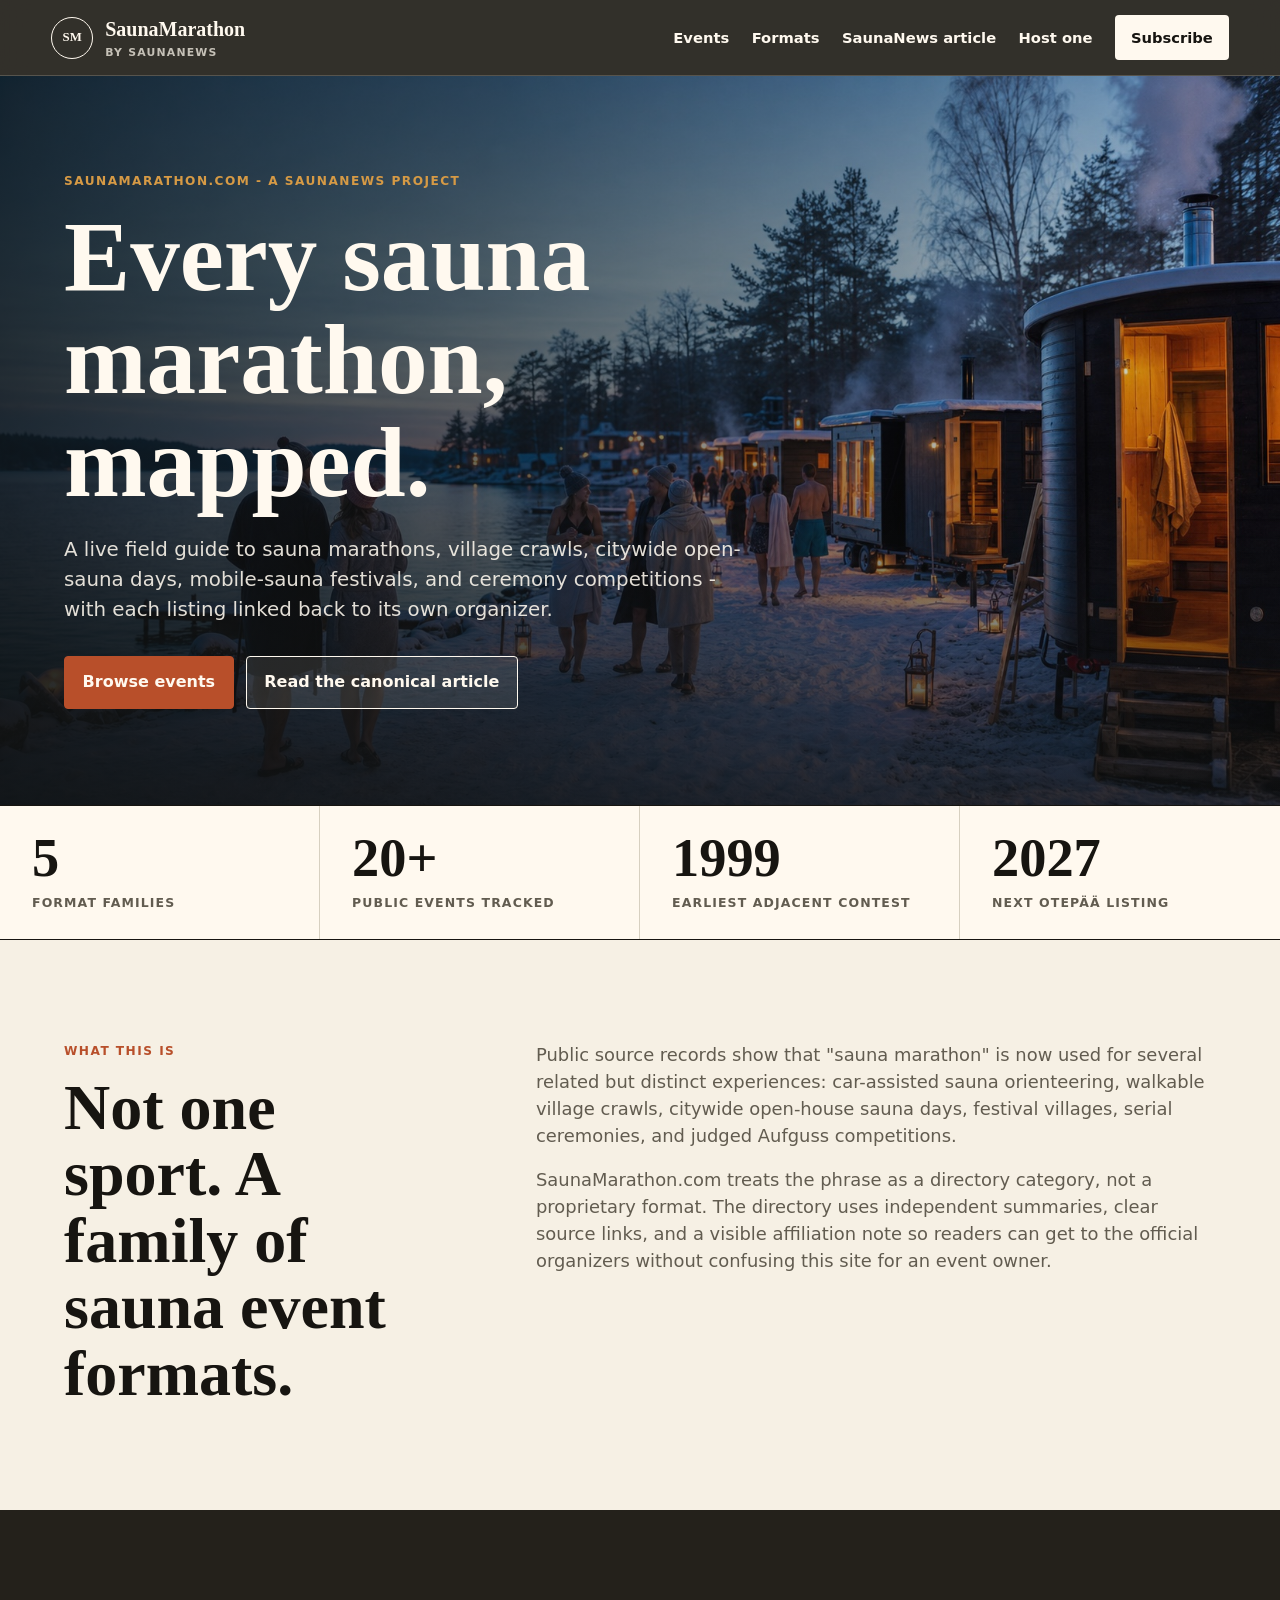
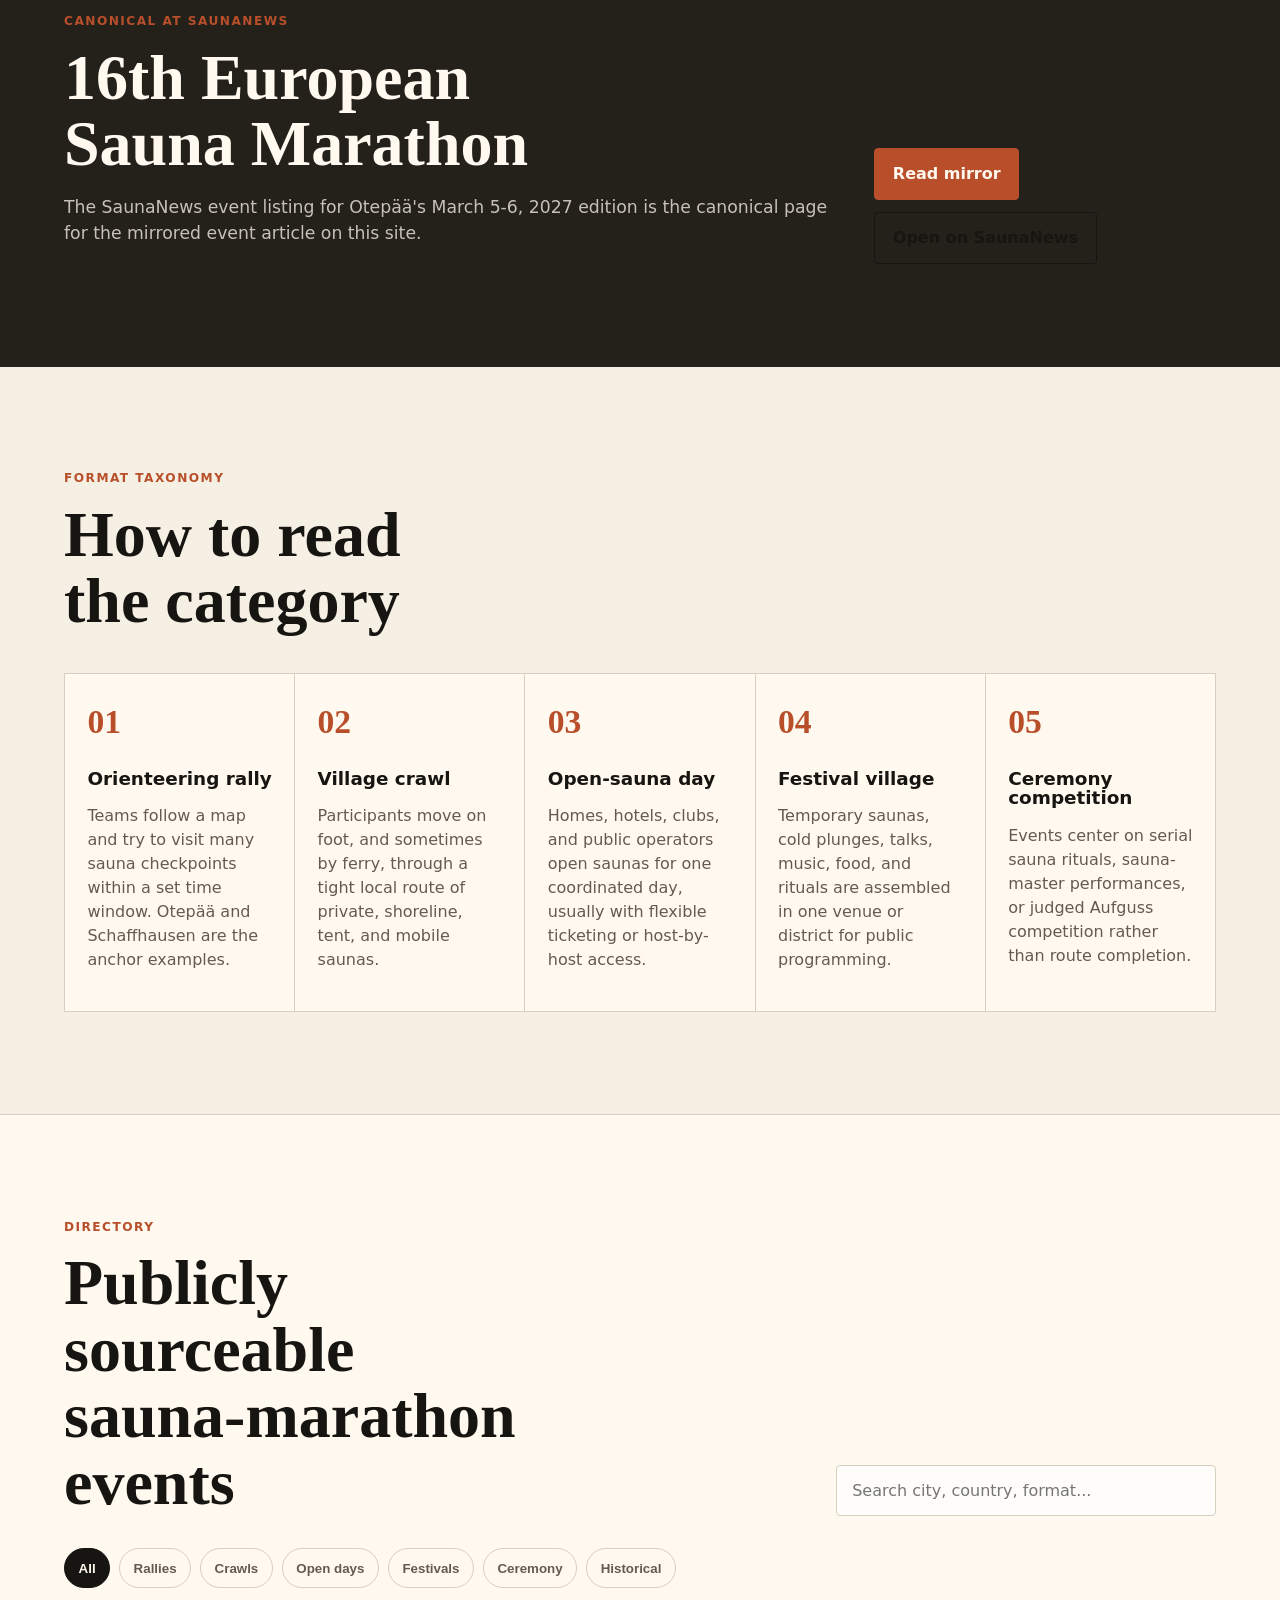
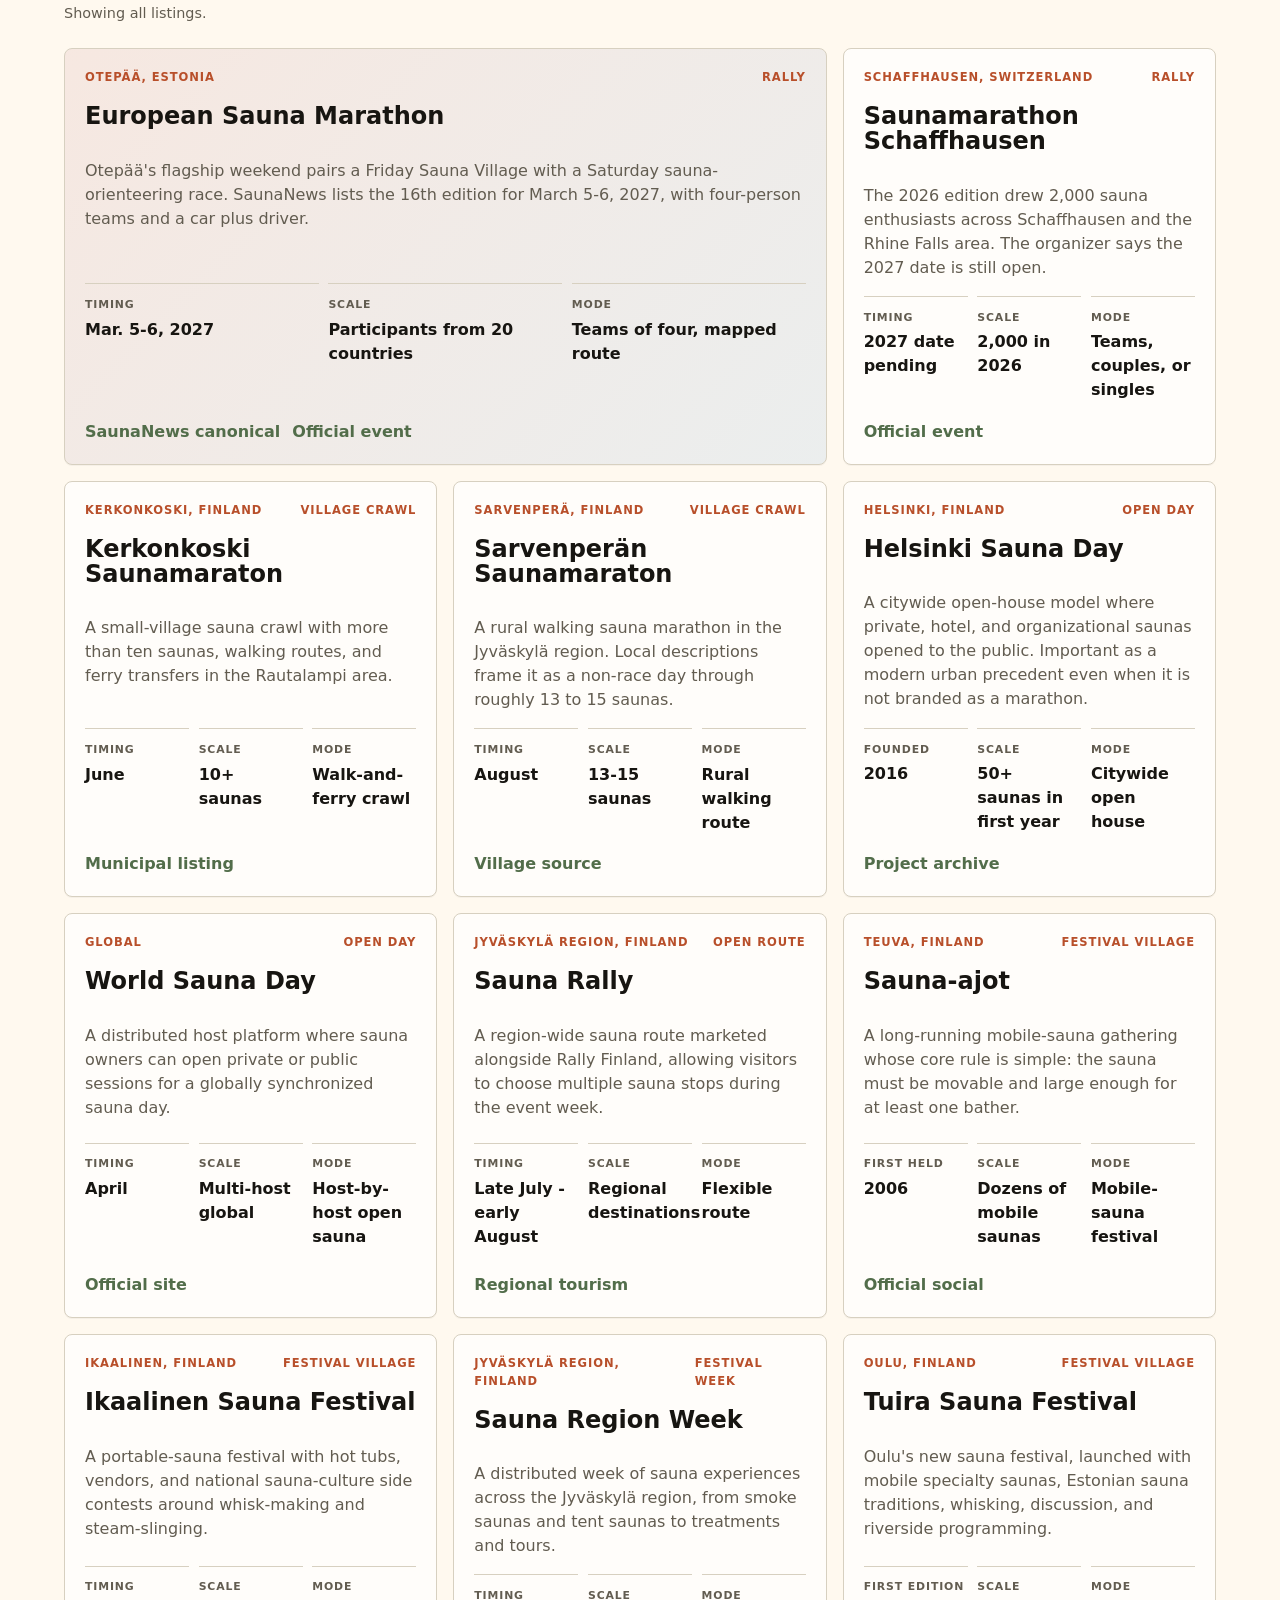
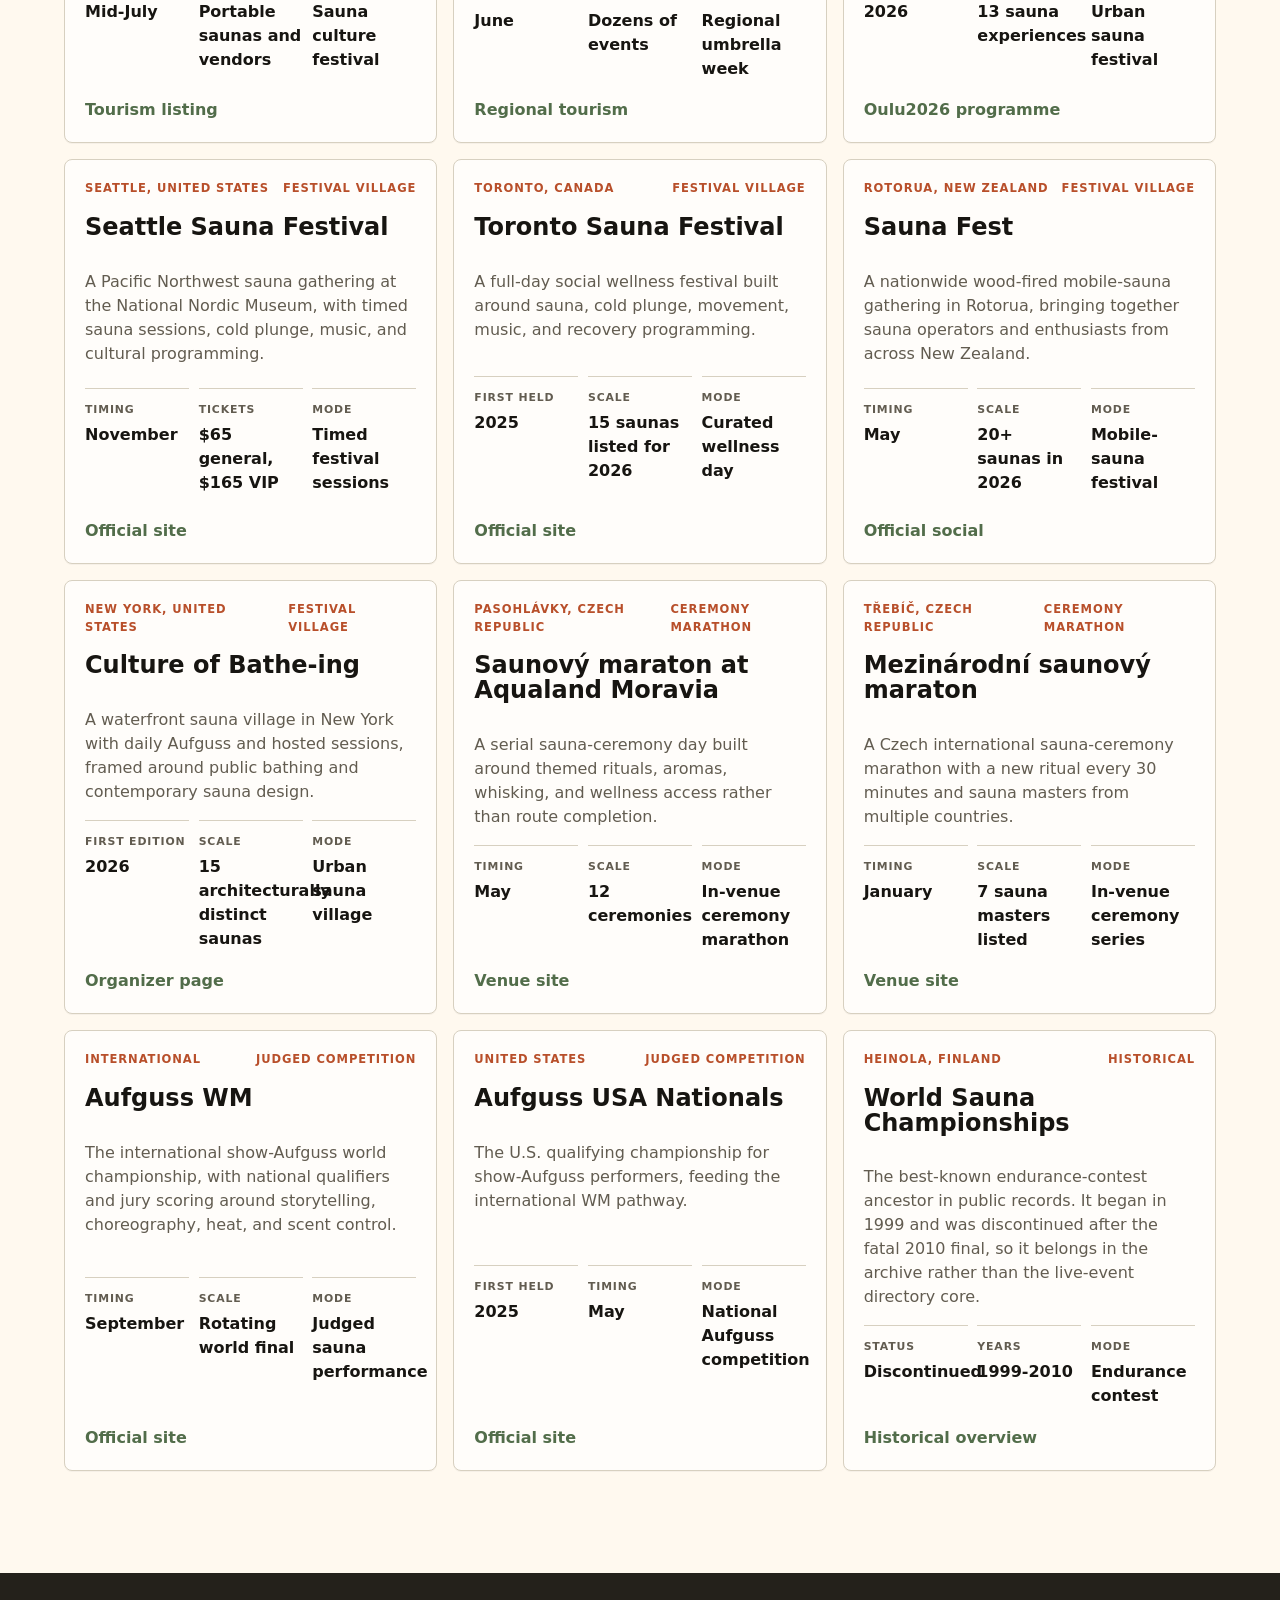
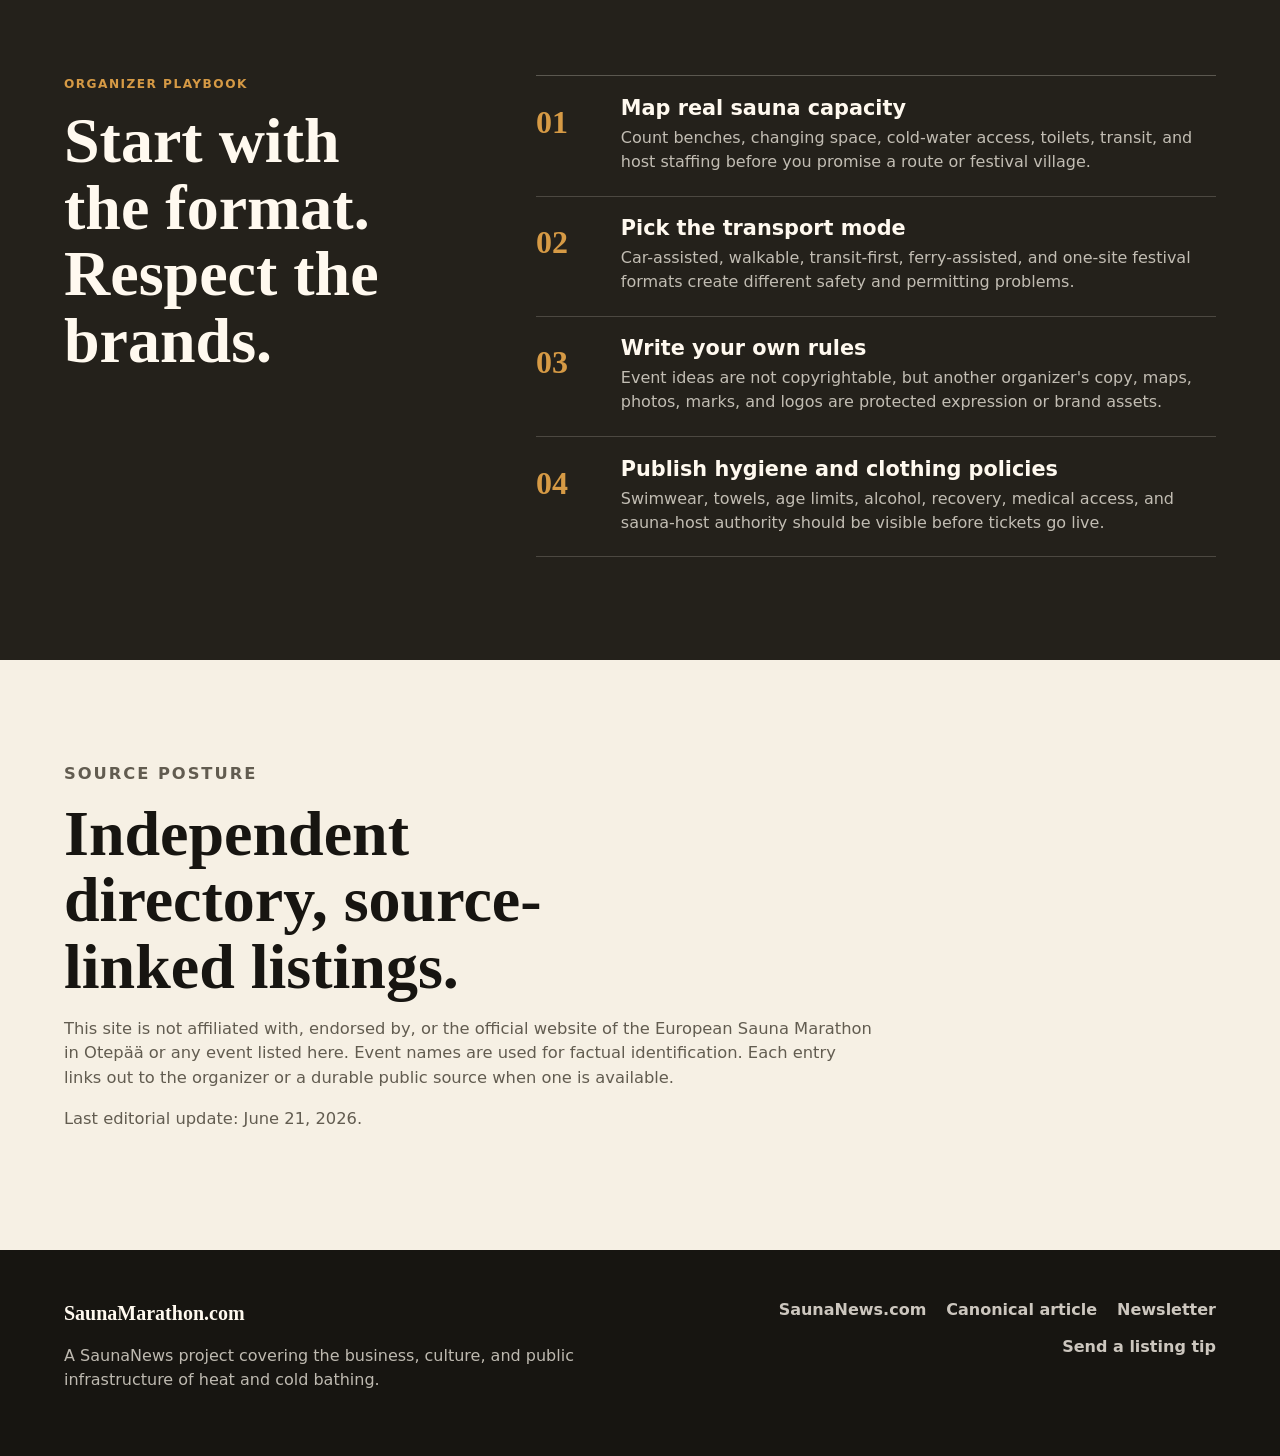
==== index.html @ 8f751c40 "Build SaunaMarathon microsite" ====
<!doctype html>
<html lang="en">
<head>
  <meta charset="utf-8">
  <meta name="viewport" content="width=device-width, initial-scale=1">
  <title>SaunaMarathon.com - Global Sauna Marathon Directory by SaunaNews</title>
  <meta name="description" content="A SaunaNews-built directory and field guide to sauna marathons, sauna crawls, sauna festivals, open-sauna days, and sauna ceremony competitions around the world.">
  <meta name="robots" content="index, follow, max-image-preview:large">
  <link rel="canonical" href="https://www.saunamarathon.com/">
  <meta property="og:title" content="SaunaMarathon.com">
  <meta property="og:description" content="The global directory and field guide for sauna marathons, sauna crawls, sauna festivals, and related heat-culture events.">
  <meta property="og:type" content="website">
  <meta property="og:url" content="https://www.saunamarathon.com/">
  <meta property="og:image" content="https://www.saunamarathon.com/assets/sauna-marathon-hero.jpg">
  <meta name="twitter:card" content="summary_large_image">
  <link rel="preload" as="image" href="/assets/sauna-marathon-hero.jpg">
  <link rel="stylesheet" href="/assets/styles.css">
  <script type="application/ld+json">
  {
    "@context": "https://schema.org",
    "@type": "WebSite",
    "name": "SaunaMarathon.com",
    "url": "https://www.saunamarathon.com/",
    "description": "Independent global directory and field guide for sauna marathon events.",
    "publisher": {
      "@type": "NewsMediaOrganization",
      "name": "SaunaNews",
      "url": "https://www.saunanews.com/"
    },
    "sameAs": [
      "https://www.saunanews.com/events/european-sauna-marathon-2027-otepaa"
    ]
  }
  </script>
</head>
<body>
  <a class="skip-link" href="#directory">Skip to directory</a>

  <header class="site-header" data-header>
    <a class="brand" href="/" aria-label="SaunaMarathon.com home">
      <span class="brand-mark" aria-hidden="true">SM</span>
      <span>
        <span class="brand-name">SaunaMarathon</span>
        <span class="brand-byline">by SaunaNews</span>
      </span>
    </a>
    <nav class="nav-links" aria-label="Primary navigation">
      <a href="#directory">Events</a>
      <a href="#taxonomy">Formats</a>
      <a href="#article">SaunaNews article</a>
      <a href="#organize">Host one</a>
      <a class="nav-cta" href="https://www.saunanews.com/newsletter" target="_blank" rel="noopener">Subscribe</a>
    </nav>
  </header>

  <main>
    <section class="hero" aria-labelledby="hero-title">
      <img class="hero-image" src="/assets/sauna-marathon-hero.jpg" alt="Groups moving between several wood-fired lakeside saunas during a winter sauna crawl.">
      <div class="hero-shade" aria-hidden="true"></div>
      <div class="hero-content">
        <p class="eyebrow">SaunaMarathon.com - a SaunaNews project</p>
        <h1 id="hero-title">Every sauna marathon, mapped.</h1>
        <p class="hero-deck">A live field guide to sauna marathons, village crawls, citywide open-sauna days, mobile-sauna festivals, and ceremony competitions - with each listing linked back to its own organizer.</p>
        <div class="hero-actions">
          <a class="button primary" href="#directory">Browse events</a>
          <a class="button secondary" href="/events/european-sauna-marathon-2027-otepaa/">Read the canonical article</a>
        </div>
      </div>
    </section>

    <section class="stats-band" aria-label="Directory snapshot">
      <div>
        <strong>5</strong>
        <span>format families</span>
      </div>
      <div>
        <strong>20+</strong>
        <span>public events tracked</span>
      </div>
      <div>
        <strong>1999</strong>
        <span>earliest adjacent contest</span>
      </div>
      <div>
        <strong>2027</strong>
        <span>next Otep&auml;&auml; listing</span>
      </div>
    </section>

    <section class="intro-section section-grid">
      <div>
        <p class="eyebrow">What this is</p>
        <h2>Not one sport. A family of sauna event formats.</h2>
      </div>
      <div class="intro-copy">
        <p>Public source records show that "sauna marathon" is now used for several related but distinct experiences: car-assisted sauna orienteering, walkable village crawls, citywide open-house sauna days, festival villages, serial ceremonies, and judged Aufguss competitions.</p>
        <p>SaunaMarathon.com treats the phrase as a directory category, not a proprietary format. The directory uses independent summaries, clear source links, and a visible affiliation note so readers can get to the official organizers without confusing this site for an event owner.</p>
      </div>
    </section>

    <section id="article" class="feature-strip">
      <div>
        <p class="eyebrow">Canonical at SaunaNews</p>
        <h2>16th European Sauna Marathon</h2>
        <p>The SaunaNews event listing for Otep&auml;&auml;'s March 5-6, 2027 edition is the canonical page for the mirrored event article on this site.</p>
      </div>
      <div class="feature-actions">
        <a class="button primary" href="/events/european-sauna-marathon-2027-otepaa/">Read mirror</a>
        <a class="button quiet" href="https://www.saunanews.com/events/european-sauna-marathon-2027-otepaa" target="_blank" rel="noopener">Open on SaunaNews</a>
      </div>
    </section>

    <section id="taxonomy" class="taxonomy-section">
      <div class="section-heading">
        <p class="eyebrow">Format taxonomy</p>
        <h2>How to read the category</h2>
      </div>
      <div class="format-grid">
        <article>
          <span class="format-index">01</span>
          <h3>Orienteering rally</h3>
          <p>Teams follow a map and try to visit many sauna checkpoints within a set time window. Otep&auml;&auml; and Schaffhausen are the anchor examples.</p>
        </article>
        <article>
          <span class="format-index">02</span>
          <h3>Village crawl</h3>
          <p>Participants move on foot, and sometimes by ferry, through a tight local route of private, shoreline, tent, and mobile saunas.</p>
        </article>
        <article>
          <span class="format-index">03</span>
          <h3>Open-sauna day</h3>
          <p>Homes, hotels, clubs, and public operators open saunas for one coordinated day, usually with flexible ticketing or host-by-host access.</p>
        </article>
        <article>
          <span class="format-index">04</span>
          <h3>Festival village</h3>
          <p>Temporary saunas, cold plunges, talks, music, food, and rituals are assembled in one venue or district for public programming.</p>
        </article>
        <article>
          <span class="format-index">05</span>
          <h3>Ceremony competition</h3>
          <p>Events center on serial sauna rituals, sauna-master performances, or judged Aufguss competition rather than route completion.</p>
        </article>
      </div>
    </section>

    <section id="directory" class="directory-section" aria-labelledby="directory-title">
      <div class="section-heading directory-heading">
        <div>
          <p class="eyebrow">Directory</p>
          <h2 id="directory-title">Publicly sourceable sauna-marathon events</h2>
        </div>
        <label class="search-label" for="event-search">Search events</label>
        <input id="event-search" class="search-input" type="search" placeholder="Search city, country, format..." autocomplete="off">
      </div>

      <div class="filter-bar" aria-label="Filter events">
        <button type="button" class="filter-button is-active" data-filter="all" aria-pressed="true">All</button>
        <button type="button" class="filter-button" data-filter="rally" aria-pressed="false">Rallies</button>
        <button type="button" class="filter-button" data-filter="crawl" aria-pressed="false">Crawls</button>
        <button type="button" class="filter-button" data-filter="open-house" aria-pressed="false">Open days</button>
        <button type="button" class="filter-button" data-filter="festival" aria-pressed="false">Festivals</button>
        <button type="button" class="filter-button" data-filter="ceremony" aria-pressed="false">Ceremony</button>
        <button type="button" class="filter-button" data-filter="historical" aria-pressed="false">Historical</button>
      </div>

      <p class="result-count" data-result-count>Showing all listings.</p>

      <div class="event-list" data-event-list>
        <article class="event-card featured-event" data-format="rally" data-search="european sauna marathon otepaa estonia rally orienteering teams car driver 2027">
          <div class="event-meta">
            <span>Otep&auml;&auml;, Estonia</span>
            <span>Rally</span>
          </div>
          <h3>European Sauna Marathon</h3>
          <p>Otep&auml;&auml;'s flagship weekend pairs a Friday Sauna Village with a Saturday sauna-orienteering race. SaunaNews lists the 16th edition for March 5-6, 2027, with four-person teams and a car plus driver.</p>
          <dl>
            <div><dt>Timing</dt><dd>Mar. 5-6, 2027</dd></div>
            <div><dt>Scale</dt><dd>Participants from 20 countries</dd></div>
            <div><dt>Mode</dt><dd>Teams of four, mapped route</dd></div>
          </dl>
          <div class="card-actions">
            <a href="https://www.saunanews.com/events/european-sauna-marathon-2027-otepaa" target="_blank" rel="noopener">SaunaNews canonical</a>
            <a href="https://saunamaraton.com/en/home/" target="_blank" rel="noopener">Official event</a>
          </div>
        </article>

        <article class="event-card" data-format="rally" data-search="saunamarathon schaffhausen switzerland rhine falls old town rally urban crawl 2026 2027">
          <div class="event-meta">
            <span>Schaffhausen, Switzerland</span>
            <span>Rally</span>
          </div>
          <h3>Saunamarathon Schaffhausen</h3>
          <p>The 2026 edition drew 2,000 sauna enthusiasts across Schaffhausen and the Rhine Falls area. The organizer says the 2027 date is still open.</p>
          <dl>
            <div><dt>Timing</dt><dd>2027 date pending</dd></div>
            <div><dt>Scale</dt><dd>2,000 in 2026</dd></div>
            <div><dt>Mode</dt><dd>Teams, couples, or singles</dd></div>
          </dl>
          <div class="card-actions">
            <a href="https://saunamarathon.ch/" target="_blank" rel="noopener">Official event</a>
          </div>
        </article>

        <article class="event-card" data-format="crawl" data-search="kerkonkoski saunamaraton rautalampi finland village crawl ferry walking saunas">
          <div class="event-meta">
            <span>Kerkonkoski, Finland</span>
            <span>Village crawl</span>
          </div>
          <h3>Kerkonkoski Saunamaraton</h3>
          <p>A small-village sauna crawl with more than ten saunas, walking routes, and ferry transfers in the Rautalampi area.</p>
          <dl>
            <div><dt>Timing</dt><dd>June</dd></div>
            <div><dt>Scale</dt><dd>10+ saunas</dd></div>
            <div><dt>Mode</dt><dd>Walk-and-ferry crawl</dd></div>
          </dl>
          <div class="card-actions">
            <a href="https://www.rautalampi.fi/tapahtumat/kerkonkosken-saunamaraton-2023/" target="_blank" rel="noopener">Municipal listing</a>
          </div>
        </article>

        <article class="event-card" data-format="crawl" data-search="sarvenpera sarvenperan saunamaraton jyvaskyla finland rural crawl walking 13 15 saunas">
          <div class="event-meta">
            <span>Sarvenper&auml;, Finland</span>
            <span>Village crawl</span>
          </div>
          <h3>Sarvenper&auml;n Saunamaraton</h3>
          <p>A rural walking sauna marathon in the Jyv&auml;skyl&auml; region. Local descriptions frame it as a non-race day through roughly 13 to 15 saunas.</p>
          <dl>
            <div><dt>Timing</dt><dd>August</dd></div>
            <div><dt>Scale</dt><dd>13-15 saunas</dd></div>
            <div><dt>Mode</dt><dd>Rural walking route</dd></div>
          </dl>
          <div class="card-actions">
            <a href="https://sarvenpera.fi/" target="_blank" rel="noopener">Village source</a>
          </div>
        </article>

        <article class="event-card" data-format="open-house" data-search="helsinki sauna day finland citywide open house sauna day">
          <div class="event-meta">
            <span>Helsinki, Finland</span>
            <span>Open day</span>
          </div>
          <h3>Helsinki Sauna Day</h3>
          <p>A citywide open-house model where private, hotel, and organizational saunas opened to the public. Important as a modern urban precedent even when it is not branded as a marathon.</p>
          <dl>
            <div><dt>Founded</dt><dd>2016</dd></div>
            <div><dt>Scale</dt><dd>50+ saunas in first year</dd></div>
            <div><dt>Mode</dt><dd>Citywide open house</dd></div>
          </dl>
          <div class="card-actions">
            <a href="https://www.jaakkoblomberg.fi/helsinki-sauna-day" target="_blank" rel="noopener">Project archive</a>
          </div>
        </article>

        <article class="event-card" data-format="open-house" data-search="world sauna day global open sauna day saunat">
          <div class="event-meta">
            <span>Global</span>
            <span>Open day</span>
          </div>
          <h3>World Sauna Day</h3>
          <p>A distributed host platform where sauna owners can open private or public sessions for a globally synchronized sauna day.</p>
          <dl>
            <div><dt>Timing</dt><dd>April</dd></div>
            <div><dt>Scale</dt><dd>Multi-host global</dd></div>
            <div><dt>Mode</dt><dd>Host-by-host open sauna</dd></div>
          </dl>
          <div class="card-actions">
            <a href="https://saunat.fi/world-sauna-day/" target="_blank" rel="noopener">Official site</a>
          </div>
        </article>

        <article class="event-card" data-format="open-house" data-search="sauna rally jyvaskyla region finland rally finland saunas">
          <div class="event-meta">
            <span>Jyv&auml;skyl&auml; region, Finland</span>
            <span>Open route</span>
          </div>
          <h3>Sauna Rally</h3>
          <p>A region-wide sauna route marketed alongside Rally Finland, allowing visitors to choose multiple sauna stops during the event week.</p>
          <dl>
            <div><dt>Timing</dt><dd>Late July - early August</dd></div>
            <div><dt>Scale</dt><dd>Regional destinations</dd></div>
            <div><dt>Mode</dt><dd>Flexible route</dd></div>
          </dl>
          <div class="card-actions">
            <a href="https://visitjyvaskyla.fi/en/" target="_blank" rel="noopener">Regional tourism</a>
          </div>
        </article>

        <article class="event-card" data-format="festival" data-search="sauna ajot teuva finland mobile sauna festival">
          <div class="event-meta">
            <span>Teuva, Finland</span>
            <span>Festival village</span>
          </div>
          <h3>Sauna-ajot</h3>
          <p>A long-running mobile-sauna gathering whose core rule is simple: the sauna must be movable and large enough for at least one bather.</p>
          <dl>
            <div><dt>First held</dt><dd>2006</dd></div>
            <div><dt>Scale</dt><dd>Dozens of mobile saunas</dd></div>
            <div><dt>Mode</dt><dd>Mobile-sauna festival</dd></div>
          </dl>
          <div class="card-actions">
            <a href="https://www.facebook.com/saunaajot" target="_blank" rel="noopener">Official social</a>
          </div>
        </article>

        <article class="event-card" data-format="festival" data-search="ikaalinen sauna festival finland portable saunas sauna championships">
          <div class="event-meta">
            <span>Ikaalinen, Finland</span>
            <span>Festival village</span>
          </div>
          <h3>Ikaalinen Sauna Festival</h3>
          <p>A portable-sauna festival with hot tubs, vendors, and national sauna-culture side contests around whisk-making and steam-slinging.</p>
          <dl>
            <div><dt>Timing</dt><dd>Mid-July</dd></div>
            <div><dt>Scale</dt><dd>Portable saunas and vendors</dd></div>
            <div><dt>Mode</dt><dd>Sauna culture festival</dd></div>
          </dl>
          <div class="card-actions">
            <a href="https://visitikaalinen.fi/" target="_blank" rel="noopener">Tourism listing</a>
          </div>
        </article>

        <article class="event-card" data-format="festival" data-search="sauna region week jyvaskyla finland festival events smoke sauna tent sauna">
          <div class="event-meta">
            <span>Jyv&auml;skyl&auml; region, Finland</span>
            <span>Festival week</span>
          </div>
          <h3>Sauna Region Week</h3>
          <p>A distributed week of sauna experiences across the Jyv&auml;skyl&auml; region, from smoke saunas and tent saunas to treatments and tours.</p>
          <dl>
            <div><dt>Timing</dt><dd>June</dd></div>
            <div><dt>Scale</dt><dd>Dozens of events</dd></div>
            <div><dt>Mode</dt><dd>Regional umbrella week</dd></div>
          </dl>
          <div class="card-actions">
            <a href="https://visitjyvaskyla.fi/en/" target="_blank" rel="noopener">Regional tourism</a>
          </div>
        </article>

        <article class="event-card" data-format="festival" data-search="tuira sauna festival oulu finland oulu2026 mobile saunas">
          <div class="event-meta">
            <span>Oulu, Finland</span>
            <span>Festival village</span>
          </div>
          <h3>Tuira Sauna Festival</h3>
          <p>Oulu's new sauna festival, launched with mobile specialty saunas, Estonian sauna traditions, whisking, discussion, and riverside programming.</p>
          <dl>
            <div><dt>First edition</dt><dd>2026</dd></div>
            <div><dt>Scale</dt><dd>13 sauna experiences</dd></div>
            <div><dt>Mode</dt><dd>Urban sauna festival</dd></div>
          </dl>
          <div class="card-actions">
            <a href="https://oulu2026.eu/en/programme/" target="_blank" rel="noopener">Oulu2026 programme</a>
          </div>
        </article>

        <article class="event-card" data-format="festival" data-search="seattle sauna festival united states national nordic museum pnw">
          <div class="event-meta">
            <span>Seattle, United States</span>
            <span>Festival village</span>
          </div>
          <h3>Seattle Sauna Festival</h3>
          <p>A Pacific Northwest sauna gathering at the National Nordic Museum, with timed sauna sessions, cold plunge, music, and cultural programming.</p>
          <dl>
            <div><dt>Timing</dt><dd>November</dd></div>
            <div><dt>Tickets</dt><dd>$65 general, $165 VIP</dd></div>
            <div><dt>Mode</dt><dd>Timed festival sessions</dd></div>
          </dl>
          <div class="card-actions">
            <a href="https://www.seattlesaunafestival.com/" target="_blank" rel="noopener">Official site</a>
          </div>
        </article>

        <article class="event-card" data-format="festival" data-search="toronto sauna festival canada social wellness cold plunge music movement">
          <div class="event-meta">
            <span>Toronto, Canada</span>
            <span>Festival village</span>
          </div>
          <h3>Toronto Sauna Festival</h3>
          <p>A full-day social wellness festival built around sauna, cold plunge, movement, music, and recovery programming.</p>
          <dl>
            <div><dt>First held</dt><dd>2025</dd></div>
            <div><dt>Scale</dt><dd>15 saunas listed for 2026</dd></div>
            <div><dt>Mode</dt><dd>Curated wellness day</dd></div>
          </dl>
          <div class="card-actions">
            <a href="https://www.torontosaunafestival.com/" target="_blank" rel="noopener">Official site</a>
          </div>
        </article>

        <article class="event-card" data-format="festival" data-search="sauna fest rotorua new zealand wood fired mobile saunas">
          <div class="event-meta">
            <span>Rotorua, New Zealand</span>
            <span>Festival village</span>
          </div>
          <h3>Sauna Fest</h3>
          <p>A nationwide wood-fired mobile-sauna gathering in Rotorua, bringing together sauna operators and enthusiasts from across New Zealand.</p>
          <dl>
            <div><dt>Timing</dt><dd>May</dd></div>
            <div><dt>Scale</dt><dd>20+ saunas in 2026</dd></div>
            <div><dt>Mode</dt><dd>Mobile-sauna festival</dd></div>
          </dl>
          <div class="card-actions">
            <a href="https://www.facebook.com/saunafestnz" target="_blank" rel="noopener">Official social</a>
          </div>
        </article>

        <article class="event-card" data-format="festival" data-search="culture of bathe-ing new york city therme group sauna festival village">
          <div class="event-meta">
            <span>New York, United States</span>
            <span>Festival village</span>
          </div>
          <h3>Culture of Bathe-ing</h3>
          <p>A waterfront sauna village in New York with daily Aufguss and hosted sessions, framed around public bathing and contemporary sauna design.</p>
          <dl>
            <div><dt>First edition</dt><dd>2026</dd></div>
            <div><dt>Scale</dt><dd>15 architecturally distinct saunas</dd></div>
            <div><dt>Mode</dt><dd>Urban sauna village</dd></div>
          </dl>
          <div class="card-actions">
            <a href="https://www.thermegroup.com/projects/culture-of-bathe-ing/" target="_blank" rel="noopener">Organizer page</a>
          </div>
        </article>

        <article class="event-card" data-format="ceremony" data-search="aqualand moravia saunovy maraton czech republic ceremony sauna masters">
          <div class="event-meta">
            <span>Pasohl&aacute;vky, Czech Republic</span>
            <span>Ceremony marathon</span>
          </div>
          <h3>Saunov&yacute; maraton at Aqualand Moravia</h3>
          <p>A serial sauna-ceremony day built around themed rituals, aromas, whisking, and wellness access rather than route completion.</p>
          <dl>
            <div><dt>Timing</dt><dd>May</dd></div>
            <div><dt>Scale</dt><dd>12 ceremonies</dd></div>
            <div><dt>Mode</dt><dd>In-venue ceremony marathon</dd></div>
          </dl>
          <div class="card-actions">
            <a href="https://www.aqualand-moravia.cz/" target="_blank" rel="noopener">Venue site</a>
          </div>
        </article>

        <article class="event-card" data-format="ceremony" data-search="laguna trebic mezinárodní saunový maraton czech republic sauna ceremony">
          <div class="event-meta">
            <span>T&#345;eb&iacute;&#269;, Czech Republic</span>
            <span>Ceremony marathon</span>
          </div>
          <h3>Mezin&aacute;rodn&iacute; saunov&yacute; maraton</h3>
          <p>A Czech international sauna-ceremony marathon with a new ritual every 30 minutes and sauna masters from multiple countries.</p>
          <dl>
            <div><dt>Timing</dt><dd>January</dd></div>
            <div><dt>Scale</dt><dd>7 sauna masters listed</dd></div>
            <div><dt>Mode</dt><dd>In-venue ceremony series</dd></div>
          </dl>
          <div class="card-actions">
            <a href="https://www.lagunatrebic.cz/" target="_blank" rel="noopener">Venue site</a>
          </div>
        </article>

        <article class="event-card" data-format="ceremony" data-search="aufguss wm world championship germany sauna masters show aufguss competition">
          <div class="event-meta">
            <span>International</span>
            <span>Judged competition</span>
          </div>
          <h3>Aufguss WM</h3>
          <p>The international show-Aufguss world championship, with national qualifiers and jury scoring around storytelling, choreography, heat, and scent control.</p>
          <dl>
            <div><dt>Timing</dt><dd>September</dd></div>
            <div><dt>Scale</dt><dd>Rotating world final</dd></div>
            <div><dt>Mode</dt><dd>Judged sauna performance</dd></div>
          </dl>
          <div class="card-actions">
            <a href="https://www.aufguss-wm.com/" target="_blank" rel="noopener">Official site</a>
          </div>
        </article>

        <article class="event-card" data-format="ceremony" data-search="aufguss usa nationals bathhouse national championship sauna competition">
          <div class="event-meta">
            <span>United States</span>
            <span>Judged competition</span>
          </div>
          <h3>Aufguss USA Nationals</h3>
          <p>The U.S. qualifying championship for show-Aufguss performers, feeding the international WM pathway.</p>
          <dl>
            <div><dt>First held</dt><dd>2025</dd></div>
            <div><dt>Timing</dt><dd>May</dd></div>
            <div><dt>Mode</dt><dd>National Aufguss competition</dd></div>
          </dl>
          <div class="card-actions">
            <a href="https://www.aufgussusa.com/" target="_blank" rel="noopener">Official site</a>
          </div>
        </article>

        <article class="event-card" data-format="historical" data-search="world sauna championships heinola finland endurance contest discontinued 1999 2010 historical">
          <div class="event-meta">
            <span>Heinola, Finland</span>
            <span>Historical</span>
          </div>
          <h3>World Sauna Championships</h3>
          <p>The best-known endurance-contest ancestor in public records. It began in 1999 and was discontinued after the fatal 2010 final, so it belongs in the archive rather than the live-event directory core.</p>
          <dl>
            <div><dt>Status</dt><dd>Discontinued</dd></div>
            <div><dt>Years</dt><dd>1999-2010</dd></div>
            <div><dt>Mode</dt><dd>Endurance contest</dd></div>
          </dl>
          <div class="card-actions">
            <a href="https://en.wikipedia.org/wiki/World_Sauna_Championships" target="_blank" rel="noopener">Historical overview</a>
          </div>
        </article>
      </div>
    </section>

    <section id="organize" class="organize-section section-grid">
      <div>
        <p class="eyebrow">Organizer playbook</p>
        <h2>Start with the format. Respect the brands.</h2>
      </div>
      <div class="playbook-list">
        <article>
          <span>01</span>
          <div>
            <h3>Map real sauna capacity</h3>
            <p>Count benches, changing space, cold-water access, toilets, transit, and host staffing before you promise a route or festival village.</p>
          </div>
        </article>
        <article>
          <span>02</span>
          <div>
            <h3>Pick the transport mode</h3>
            <p>Car-assisted, walkable, transit-first, ferry-assisted, and one-site festival formats create different safety and permitting problems.</p>
          </div>
        </article>
        <article>
          <span>03</span>
          <div>
            <h3>Write your own rules</h3>
            <p>Event ideas are not copyrightable, but another organizer's copy, maps, photos, marks, and logos are protected expression or brand assets.</p>
          </div>
        </article>
        <article>
          <span>04</span>
          <div>
            <h3>Publish hygiene and clothing policies</h3>
            <p>Swimwear, towels, age limits, alcohol, recovery, medical access, and sauna-host authority should be visible before tickets go live.</p>
          </div>
        </article>
      </div>
    </section>

    <section class="source-section">
      <div class="section-heading">
        <p class="eyebrow">Source posture</p>
        <h2>Independent directory, source-linked listings.</h2>
      </div>
      <p>This site is not affiliated with, endorsed by, or the official website of the European Sauna Marathon in Otep&auml;&auml; or any event listed here. Event names are used for factual identification. Each entry links out to the organizer or a durable public source when one is available.</p>
      <p>Last editorial update: June 21, 2026.</p>
    </section>
  </main>

  <footer class="site-footer">
    <div>
      <a class="footer-brand" href="/">SaunaMarathon.com</a>
      <p>A SaunaNews project covering the business, culture, and public infrastructure of heat and cold bathing.</p>
    </div>
    <div class="footer-links">
      <a href="https://www.saunanews.com/" target="_blank" rel="noopener">SaunaNews.com</a>
      <a href="https://www.saunanews.com/events/european-sauna-marathon-2027-otepaa" target="_blank" rel="noopener">Canonical article</a>
      <a href="https://www.saunanews.com/newsletter" target="_blank" rel="noopener">Newsletter</a>
      <a href="mailto:hello@saunanews.com?subject=SaunaMarathon.com%20listing%20tip">Send a listing tip</a>
    </div>
  </footer>

  <script src="/assets/site.js" defer></script>
</body>
</html>
---- assets/styles.css ----
:root {
  --ink: #171511;
  --charcoal: #24211b;
  --muted: #625c50;
  --line: #d7d0c0;
  --paper: #f6f0e4;
  --cream: #fff9ef;
  --copper: #b84f2a;
  --moss: #526d4a;
  --lake: #5b8196;
  --brass: #d69a45;
  --shadow: 0 18px 50px rgba(36, 33, 27, 0.14);
}

* {
  box-sizing: border-box;
}

html {
  scroll-behavior: smooth;
  overflow-x: hidden;
}

body {
  margin: 0;
  background: var(--paper);
  color: var(--ink);
  font-family: Inter, ui-sans-serif, system-ui, -apple-system, BlinkMacSystemFont, "Segoe UI", sans-serif;
  line-height: 1.5;
  -webkit-font-smoothing: antialiased;
  text-rendering: optimizeLegibility;
  overflow-x: hidden;
}

body.article-body {
  background: var(--cream);
}

a {
  color: inherit;
}

img {
  max-width: 100%;
  display: block;
}

.skip-link {
  position: fixed;
  left: 1rem;
  top: 1rem;
  z-index: 999;
  transform: translateY(-160%);
  background: var(--ink);
  color: var(--cream);
  padding: 0.7rem 1rem;
  border-radius: 4px;
}

.skip-link:focus {
  transform: translateY(0);
}

.site-header {
  position: sticky;
  top: 0;
  z-index: 50;
  display: flex;
  justify-content: space-between;
  align-items: center;
  gap: 1.5rem;
  min-height: 72px;
  padding: 0.85rem clamp(1rem, 4vw, 3.5rem);
  color: var(--cream);
  background: rgba(23, 21, 17, 0.88);
  border-bottom: 1px solid rgba(255, 249, 239, 0.18);
  backdrop-filter: blur(14px);
}

.site-header.is-scrolled {
  background: rgba(23, 21, 17, 0.96);
}

.article-header-nav {
  color: var(--ink);
  background: rgba(255, 249, 239, 0.92);
  border-bottom: 1px solid var(--line);
}

.article-header-nav.is-scrolled {
  background: rgba(255, 249, 239, 0.98);
}

.brand,
.footer-brand {
  display: inline-flex;
  align-items: center;
  gap: 0.75rem;
  text-decoration: none;
}

.brand-mark {
  display: inline-grid;
  place-items: center;
  width: 42px;
  height: 42px;
  border: 1px solid currentColor;
  border-radius: 50%;
  font-family: Georgia, "Times New Roman", serif;
  font-size: 0.8rem;
  font-weight: 700;
}

.brand-name,
.footer-brand {
  display: block;
  font-family: Georgia, "Times New Roman", serif;
  font-size: 1.25rem;
  font-weight: 700;
}

.brand-byline {
  display: block;
  margin-top: 0.1rem;
  font-size: 0.68rem;
  font-weight: 700;
  text-transform: uppercase;
  letter-spacing: 0.11em;
  color: rgba(255, 249, 239, 0.72);
}

.article-header-nav .brand-byline {
  color: var(--muted);
}

.nav-links {
  display: flex;
  align-items: center;
  gap: clamp(0.7rem, 2vw, 1.4rem);
  font-size: 0.92rem;
  font-weight: 700;
}

.nav-links a {
  text-decoration: none;
  color: inherit;
}

.nav-links a:hover,
.card-actions a:hover,
.footer-links a:hover {
  color: var(--brass);
}

.article-header-nav .nav-links a:hover {
  color: var(--copper);
}

.nav-cta {
  padding: 0.72rem 1rem;
  border-radius: 4px;
  background: var(--cream);
  color: var(--ink) !important;
}

.hero {
  position: relative;
  min-height: min(720px, calc(100vh - 140px));
  display: flex;
  align-items: end;
  overflow: hidden;
  background: var(--ink);
}

.hero-image,
.hero-shade {
  position: absolute;
  inset: 0;
  width: 100%;
  height: 100%;
}

.hero-image {
  object-fit: cover;
  object-position: center;
}

.hero-shade {
  background:
    linear-gradient(90deg, rgba(16, 18, 18, 0.82) 0%, rgba(16, 18, 18, 0.62) 38%, rgba(16, 18, 18, 0.12) 100%),
    linear-gradient(0deg, rgba(16, 18, 18, 0.72) 0%, rgba(16, 18, 18, 0) 44%);
}

.hero-content {
  position: relative;
  width: min(820px, 100%);
  padding: clamp(4rem, 8vw, 6rem) clamp(1.2rem, 5vw, 4.5rem);
  color: var(--cream);
}

.eyebrow {
  margin: 0 0 0.9rem;
  color: var(--copper);
  font-size: 0.76rem;
  font-weight: 800;
  letter-spacing: 0.12em;
  text-transform: uppercase;
  overflow-wrap: anywhere;
}

.hero .eyebrow {
  color: var(--brass);
}

h1,
h2,
h3 {
  margin: 0;
  line-height: 1.04;
}

h1,
h2 {
  font-family: Georgia, "Times New Roman", serif;
}

.hero h1 {
  max-width: 12ch;
  font-size: 6.2rem;
  font-weight: 800;
}

.hero-deck {
  max-width: 45rem;
  margin: 1.3rem 0 0;
  color: rgba(255, 249, 239, 0.88);
  font-size: 1.24rem;
}

.hero-actions,
.feature-actions,
.card-actions {
  display: flex;
  flex-wrap: wrap;
  align-items: center;
  gap: 0.75rem;
}

.hero-actions {
  margin-top: 2rem;
}

.button {
  display: inline-flex;
  align-items: center;
  justify-content: center;
  min-height: 46px;
  padding: 0.82rem 1.1rem;
  border: 1px solid currentColor;
  border-radius: 4px;
  font-weight: 800;
  text-decoration: none;
}

.button.primary {
  background: var(--copper);
  border-color: var(--copper);
  color: var(--cream);
}

.button.secondary {
  background: rgba(255, 249, 239, 0.1);
  color: var(--cream);
}

.button.quiet {
  color: var(--ink);
  background: transparent;
}

.button:hover {
  transform: translateY(-1px);
}

.stats-band {
  display: grid;
  grid-template-columns: repeat(4, minmax(0, 1fr));
  border-top: 1px solid var(--ink);
  border-bottom: 1px solid var(--ink);
  background: var(--cream);
}

.stats-band div {
  min-height: 128px;
  padding: 1.6rem clamp(1rem, 3vw, 2rem);
  border-right: 1px solid var(--line);
}

.stats-band div:last-child {
  border-right: 0;
}

.stats-band strong {
  display: block;
  font-family: Georgia, "Times New Roman", serif;
  font-size: 3.4rem;
  line-height: 1;
}

.stats-band span {
  display: block;
  margin-top: 0.55rem;
  color: var(--muted);
  font-size: 0.78rem;
  font-weight: 800;
  text-transform: uppercase;
  letter-spacing: 0.09em;
}

.section-grid,
.taxonomy-section,
.directory-section,
.source-section,
.feature-strip {
  padding: clamp(3.5rem, 8vw, 6.5rem) clamp(1.2rem, 5vw, 4.5rem);
}

.section-grid {
  display: grid;
  grid-template-columns: minmax(220px, 0.75fr) minmax(0, 1.25fr);
  gap: clamp(2rem, 5vw, 5rem);
}

.section-grid h2,
.section-heading h2,
.feature-strip h2 {
  max-width: 11ch;
  font-size: 4rem;
}

.intro-copy {
  max-width: 70ch;
  font-size: 1.12rem;
  color: var(--muted);
}

.intro-copy p:first-child {
  margin-top: 0;
}

.feature-strip {
  display: flex;
  justify-content: space-between;
  align-items: end;
  gap: 2rem;
  background: var(--charcoal);
  color: var(--cream);
}

.feature-strip h2 {
  max-width: 16ch;
}

.feature-strip p:not(.eyebrow) {
  max-width: 54rem;
  color: rgba(255, 249, 239, 0.74);
  font-size: 1.08rem;
}

.format-grid {
  display: grid;
  grid-template-columns: repeat(5, minmax(0, 1fr));
  gap: 1px;
  margin-top: 2.4rem;
  background: var(--line);
  border: 1px solid var(--line);
}

.format-grid article {
  min-height: 270px;
  padding: 1.4rem;
  background: var(--cream);
}

.format-index {
  display: block;
  margin-bottom: 1.4rem;
  color: var(--copper);
  font-family: Georgia, "Times New Roman", serif;
  font-size: 2.1rem;
  font-weight: 800;
}

.format-grid h3 {
  font-size: 1.15rem;
}

.format-grid p,
.event-card p,
.playbook-list p,
.source-section p {
  color: var(--muted);
}

.directory-section {
  background: var(--cream);
  border-top: 1px solid var(--line);
}

.directory-heading {
  display: grid;
  grid-template-columns: 1fr minmax(240px, 380px);
  gap: 1.5rem;
  align-items: end;
}

.directory-heading h2 {
  max-width: 15ch;
}

.search-label {
  position: absolute;
  width: 1px;
  height: 1px;
  overflow: hidden;
  clip: rect(0 0 0 0);
}

.search-input {
  width: 100%;
  min-height: 48px;
  padding: 0.8rem 0.95rem;
  border: 1px solid var(--line);
  border-radius: 4px;
  background: #fffdfa;
  color: var(--ink);
  font: inherit;
}

.filter-bar {
  display: flex;
  gap: 0.55rem;
  flex-wrap: wrap;
  margin: 2rem 0 0.9rem;
}

.filter-button {
  min-height: 40px;
  padding: 0.55rem 0.85rem;
  border: 1px solid var(--line);
  border-radius: 999px;
  background: transparent;
  color: var(--muted);
  cursor: pointer;
  font-weight: 800;
}

.filter-button.is-active {
  background: var(--ink);
  border-color: var(--ink);
  color: var(--cream);
}

.result-count {
  color: var(--muted);
  font-size: 0.9rem;
}

.event-list {
  display: grid;
  grid-template-columns: repeat(3, minmax(0, 1fr));
  gap: 1rem;
  margin-top: 1.5rem;
}

.event-card {
  display: flex;
  flex-direction: column;
  min-height: 405px;
  padding: 1.25rem;
  border: 1px solid var(--line);
  border-radius: 8px;
  background: #fffdfa;
  box-shadow: 0 1px 0 rgba(36, 33, 27, 0.04);
}

.event-card[hidden] {
  display: none;
}

.event-card.featured-event {
  grid-column: span 2;
  background:
    linear-gradient(135deg, rgba(184, 79, 42, 0.12), rgba(91, 129, 150, 0.12)),
    #fffdfa;
}

.event-meta {
  display: flex;
  justify-content: space-between;
  gap: 0.75rem;
  margin-bottom: 1.1rem;
  color: var(--copper);
  font-size: 0.72rem;
  font-weight: 900;
  text-transform: uppercase;
  letter-spacing: 0.08em;
}

.event-card h3 {
  margin-bottom: 0.85rem;
  font-size: 1.5rem;
}

.event-card dl {
  display: grid;
  grid-template-columns: repeat(3, minmax(0, 1fr));
  gap: 0.6rem;
  margin: auto 0 1.1rem;
}

.event-card dl div {
  padding-top: 0.8rem;
  border-top: 1px solid var(--line);
}

.event-card dt {
  color: var(--muted);
  font-size: 0.68rem;
  font-weight: 900;
  text-transform: uppercase;
  letter-spacing: 0.08em;
}

.event-card dd {
  margin: 0.28rem 0 0;
  font-weight: 800;
}

.card-actions {
  margin-top: auto;
}

.card-actions a {
  font-weight: 900;
  color: var(--moss);
  text-decoration: none;
}

.organize-section {
  background: var(--charcoal);
  color: var(--cream);
}

.organize-section .eyebrow,
.organize-section .playbook-list span {
  color: var(--brass);
}

.playbook-list {
  display: grid;
  gap: 0;
  border-top: 1px solid rgba(255, 249, 239, 0.25);
}

.playbook-list article {
  display: grid;
  grid-template-columns: 64px 1fr;
  gap: 1.3rem;
  padding: 1.35rem 0;
  border-bottom: 1px solid rgba(255, 249, 239, 0.18);
}

.playbook-list span {
  font-family: Georgia, "Times New Roman", serif;
  font-size: 2rem;
  font-weight: 800;
}

.playbook-list h3 {
  font-size: 1.3rem;
}

.playbook-list p {
  margin: 0.4rem 0 0;
  color: rgba(255, 249, 239, 0.72);
}

.source-section {
  max-width: 1080px;
}

.source-section h2 {
  max-width: 18ch;
}

.source-section p {
  max-width: 78ch;
  font-size: 1.02rem;
}

.site-footer {
  display: flex;
  justify-content: space-between;
  gap: 2rem;
  padding: 3rem clamp(1.2rem, 5vw, 4.5rem);
  background: var(--ink);
  color: rgba(255, 249, 239, 0.72);
}

.site-footer p {
  max-width: 44rem;
}

.footer-brand {
  color: var(--cream);
}

.footer-links {
  display: flex;
  flex-wrap: wrap;
  align-content: start;
  justify-content: end;
  gap: 0.85rem 1.25rem;
  min-width: min(100%, 320px);
}

.footer-links a {
  color: rgba(255, 249, 239, 0.78);
  font-weight: 800;
  text-decoration: none;
}

.article-page {
  background: var(--cream);
}

.article-hero {
  padding: clamp(3.5rem, 8vw, 7rem) clamp(1.2rem, 5vw, 4.5rem) 2.3rem;
  border-bottom: 1px solid var(--line);
}

.article-hero h1 {
  max-width: 13ch;
  font-size: 6rem;
}

.article-deck {
  max-width: 780px;
  margin: 1.1rem 0 0;
  color: var(--muted);
  font-size: 1.35rem;
}

.article-meta {
  display: flex;
  flex-wrap: wrap;
  gap: 0.65rem;
  margin-top: 1.6rem;
}

.article-meta span {
  padding: 0.5rem 0.7rem;
  border: 1px solid var(--line);
  border-radius: 999px;
  color: var(--muted);
  font-size: 0.84rem;
  font-weight: 800;
}

.canonical-note {
  max-width: 820px;
  margin-top: 1.6rem;
  padding: 1rem;
  border-left: 4px solid var(--copper);
  background: #fffdfa;
}

.canonical-note a {
  color: var(--moss);
  font-weight: 900;
}

.article-image {
  width: min(1120px, calc(100% - 2rem));
  max-height: 620px;
  object-fit: cover;
  margin: 2rem auto;
  border-radius: 8px;
  box-shadow: var(--shadow);
}

.article-content {
  width: min(760px, calc(100% - 2.4rem));
  margin: 0 auto;
  padding: 0 0 5rem;
  font-size: 1.1rem;
}

.article-content p {
  color: var(--charcoal);
}

.article-callout {
  margin: 2rem 0;
  padding: 1.4rem;
  border: 1px solid var(--line);
  border-radius: 8px;
  background: var(--paper);
}

.article-callout h2 {
  margin-bottom: 1rem;
  font-size: 1.7rem;
}

.article-callout ul {
  margin: 0;
  padding-left: 1.2rem;
}

.article-callout li + li {
  margin-top: 0.55rem;
}

.article-callout a {
  color: var(--moss);
  font-weight: 800;
}

@media (max-width: 1080px) {
  .format-grid,
  .event-list {
    grid-template-columns: repeat(2, minmax(0, 1fr));
  }

  .format-grid article {
    min-height: 230px;
  }

  .event-card.featured-event {
    grid-column: span 1;
  }
}

@media (max-width: 780px) {
  .site-header {
    position: static;
    align-items: flex-start;
    flex-direction: column;
  }

  .nav-links {
    width: 100%;
    max-width: 100%;
    flex-wrap: wrap;
    overflow: visible;
    padding-bottom: 0.35rem;
  }

  .nav-cta {
    display: none;
  }

  .hero {
    min-height: auto;
  }

  .hero h1 {
    max-width: 8.5ch;
    font-size: 3.25rem;
    line-height: 0.98;
  }

  .hero-content {
    width: 100vw;
    max-width: 100vw;
    padding-right: 1.5rem;
    padding-left: 1.5rem;
    padding-top: 4rem;
    padding-bottom: 4rem;
  }

  .hero-deck {
    max-width: 20rem;
    font-size: 1.06rem;
  }

  .hero h1,
  .hero .eyebrow,
  .hero-actions {
    max-width: 20rem;
  }

  .hero .eyebrow {
    font-size: 0.68rem;
    letter-spacing: 0.08em;
  }

  .hero-actions .button {
    width: 100%;
  }

  .stats-band strong {
    font-size: 3rem;
  }

  .section-grid h2,
  .section-heading h2,
  .feature-strip h2 {
    font-size: 2.7rem;
  }

  .article-hero h1 {
    font-size: 3.4rem;
  }

  .article-deck {
    font-size: 1.1rem;
  }

  .stats-band,
  .section-grid,
  .directory-heading,
  .feature-strip,
  .event-list {
    grid-template-columns: 1fr;
  }

  .feature-strip,
  .site-footer {
    flex-direction: column;
    align-items: flex-start;
  }

  .stats-band div {
    min-height: 108px;
    border-right: 0;
    border-bottom: 1px solid var(--line);
  }

  .stats-band div:last-child {
    border-bottom: 0;
  }

  .format-grid {
    grid-template-columns: 1fr;
  }

  .event-card dl {
    grid-template-columns: 1fr;
  }

  .footer-links {
    justify-content: start;
  }
}
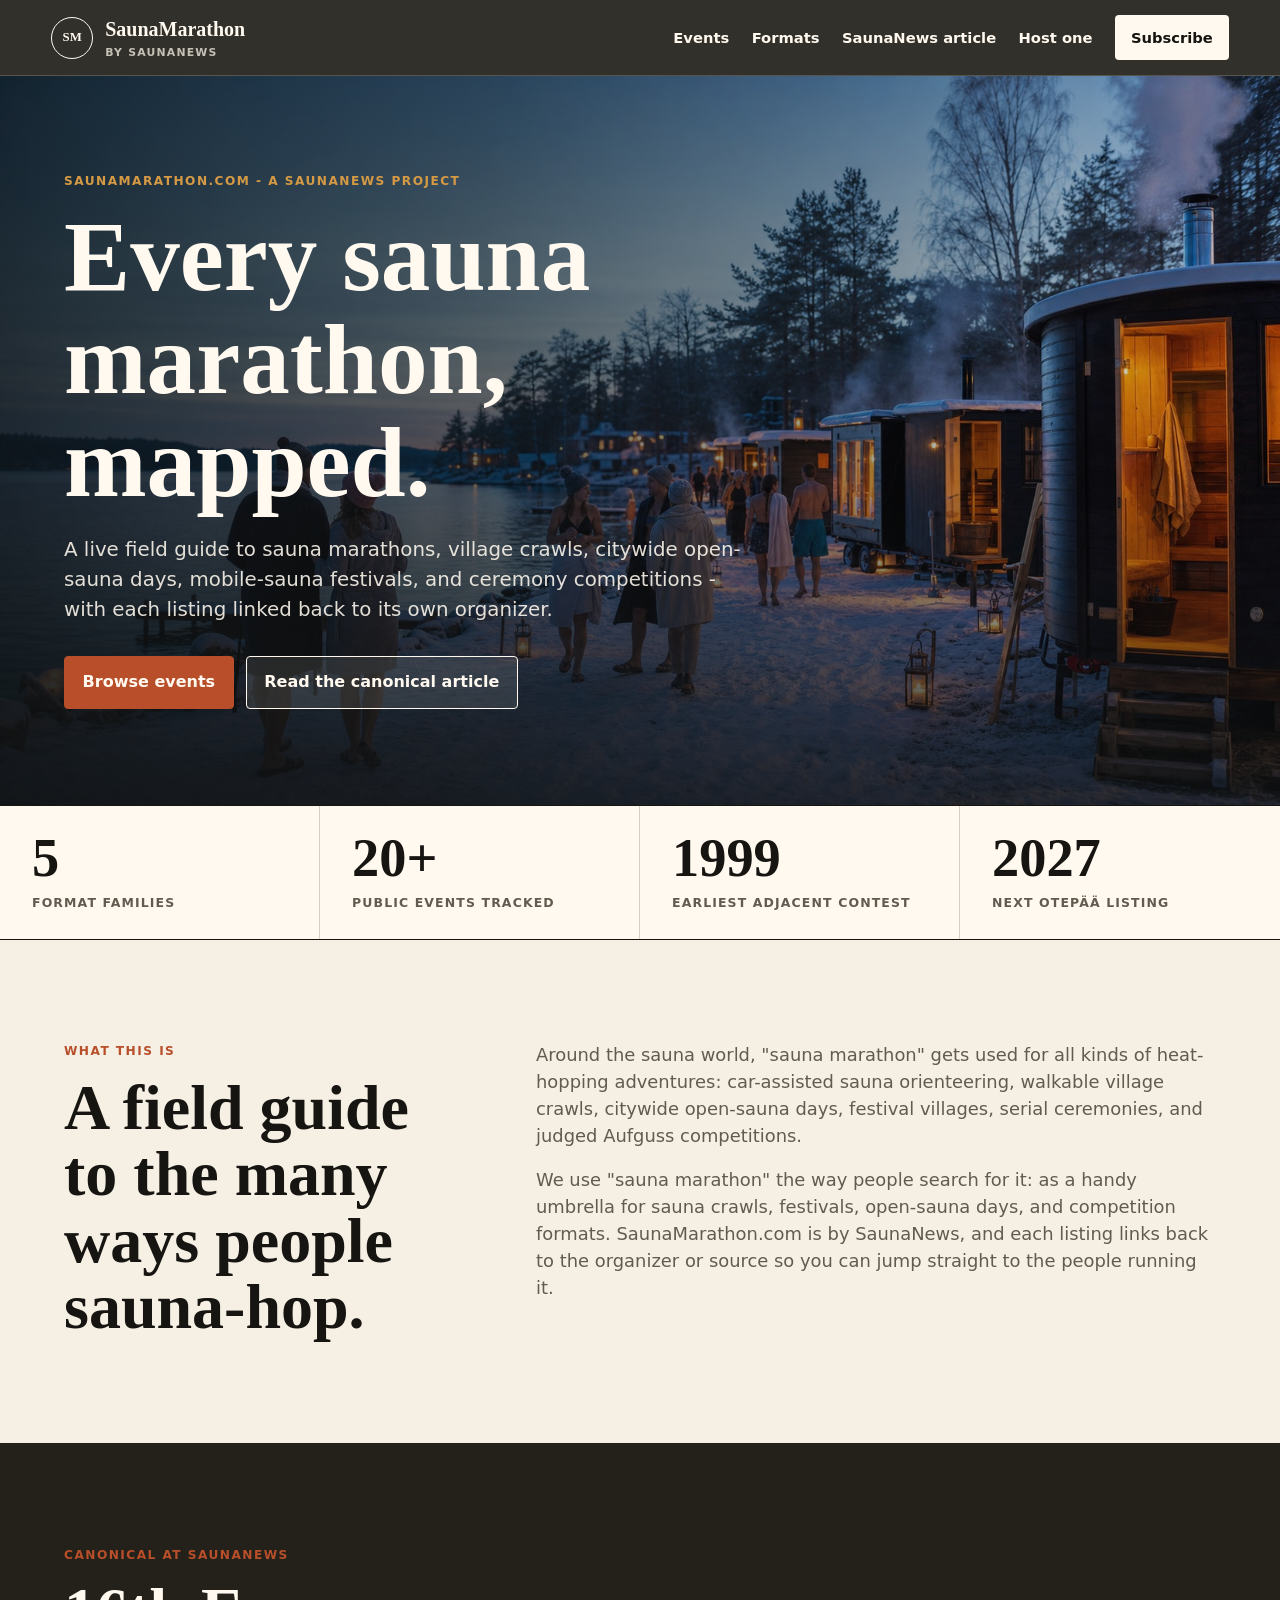
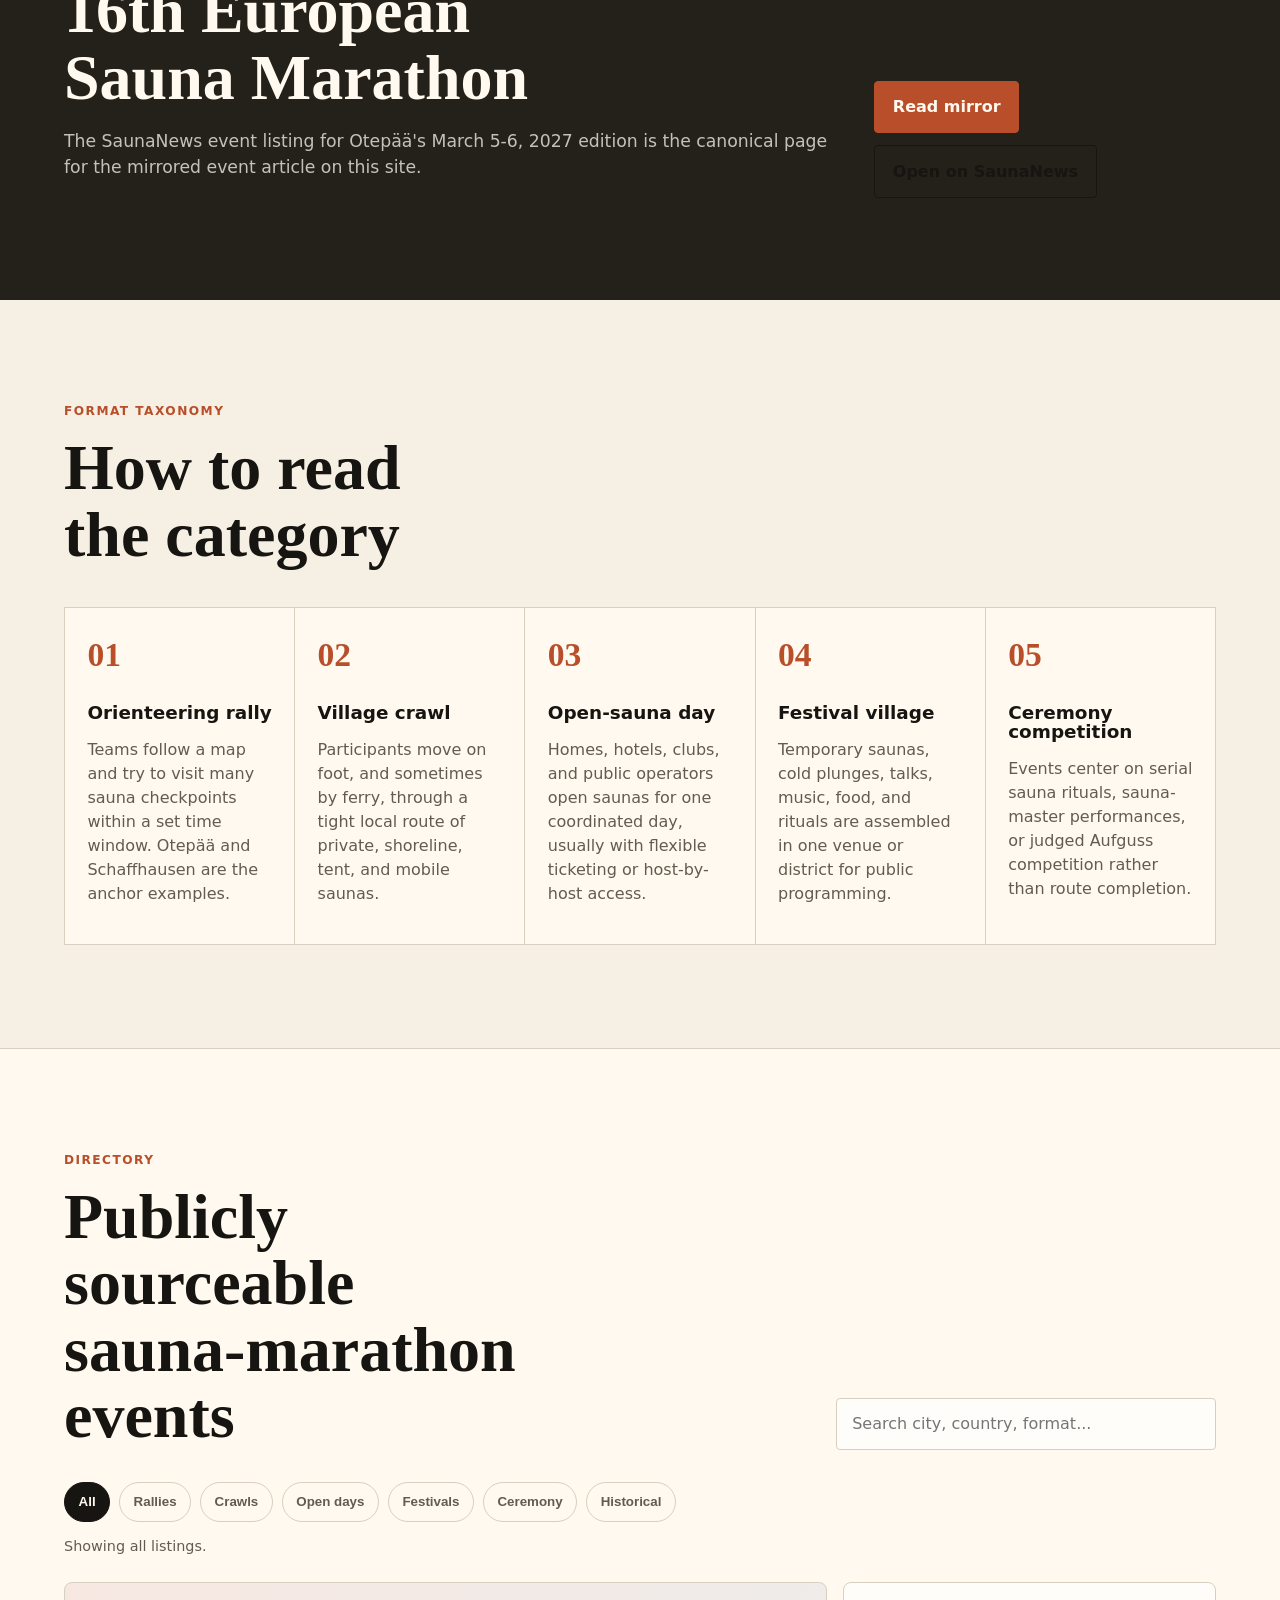
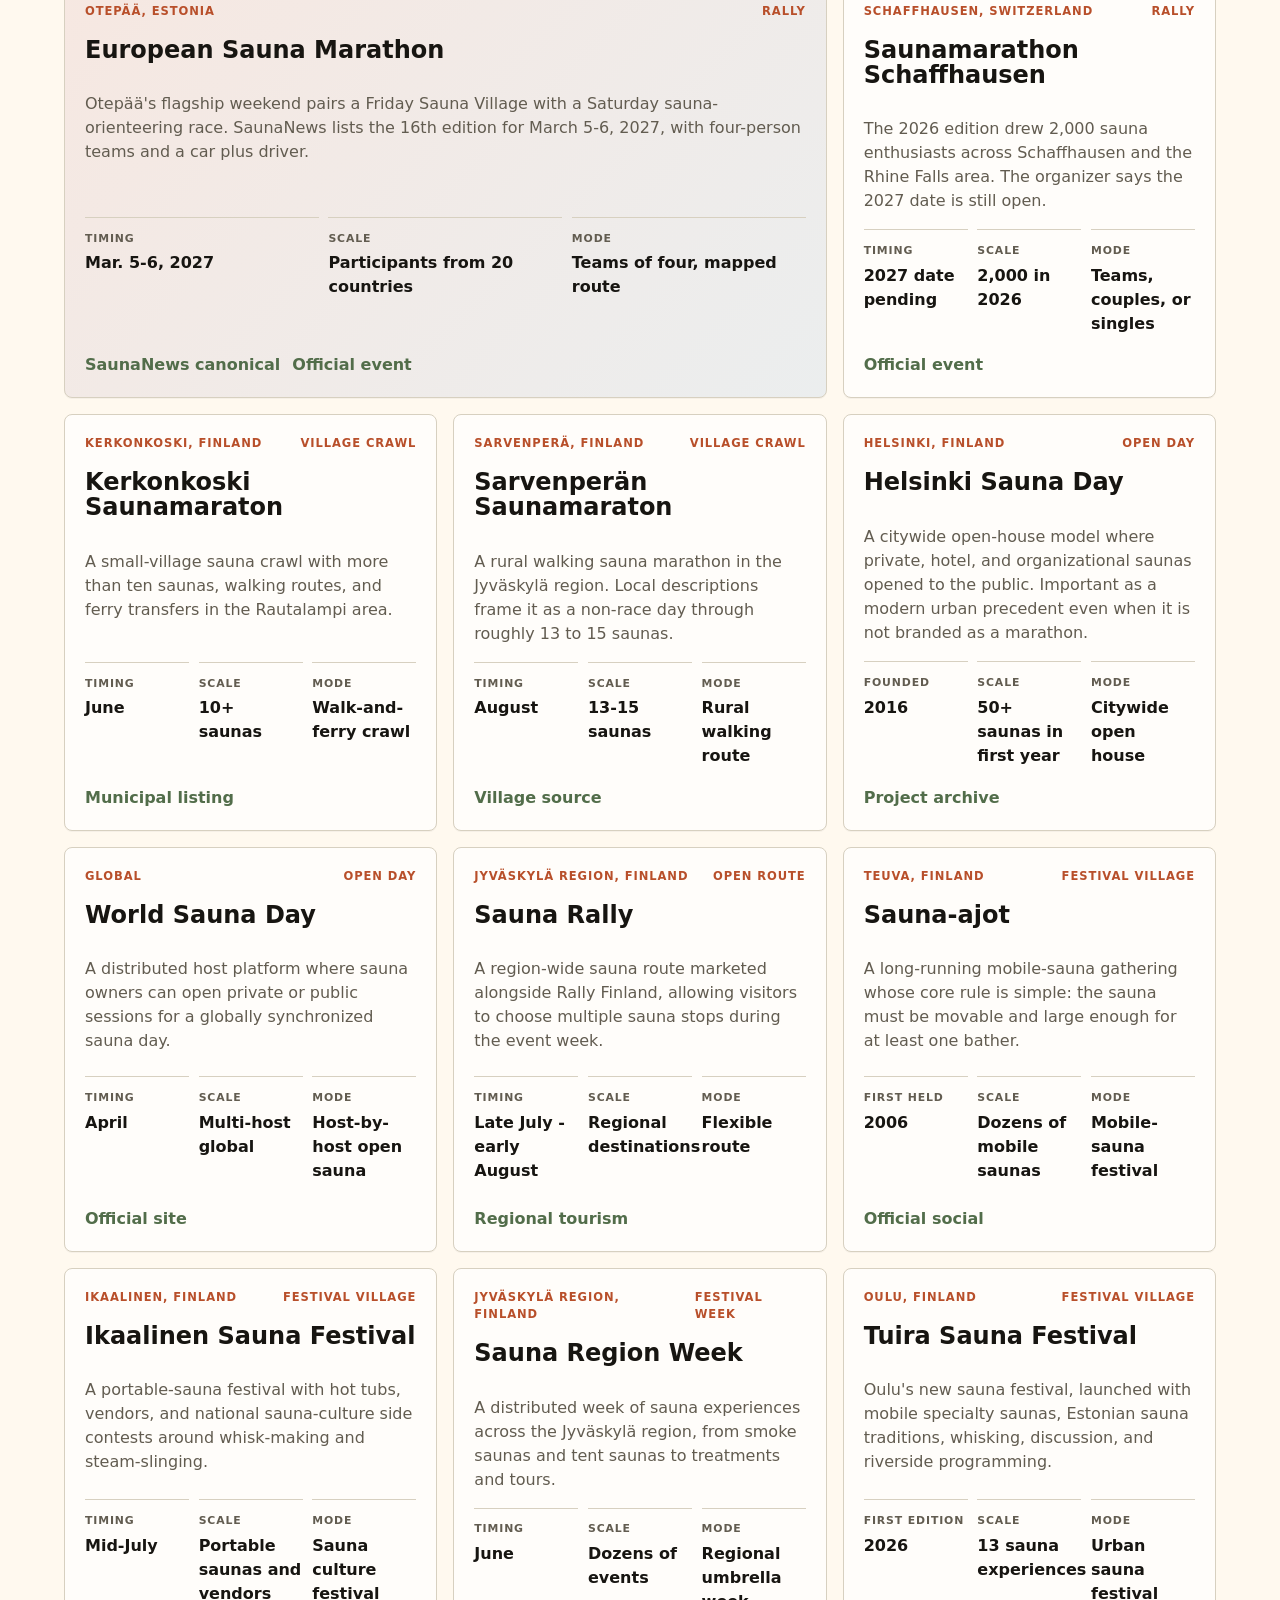
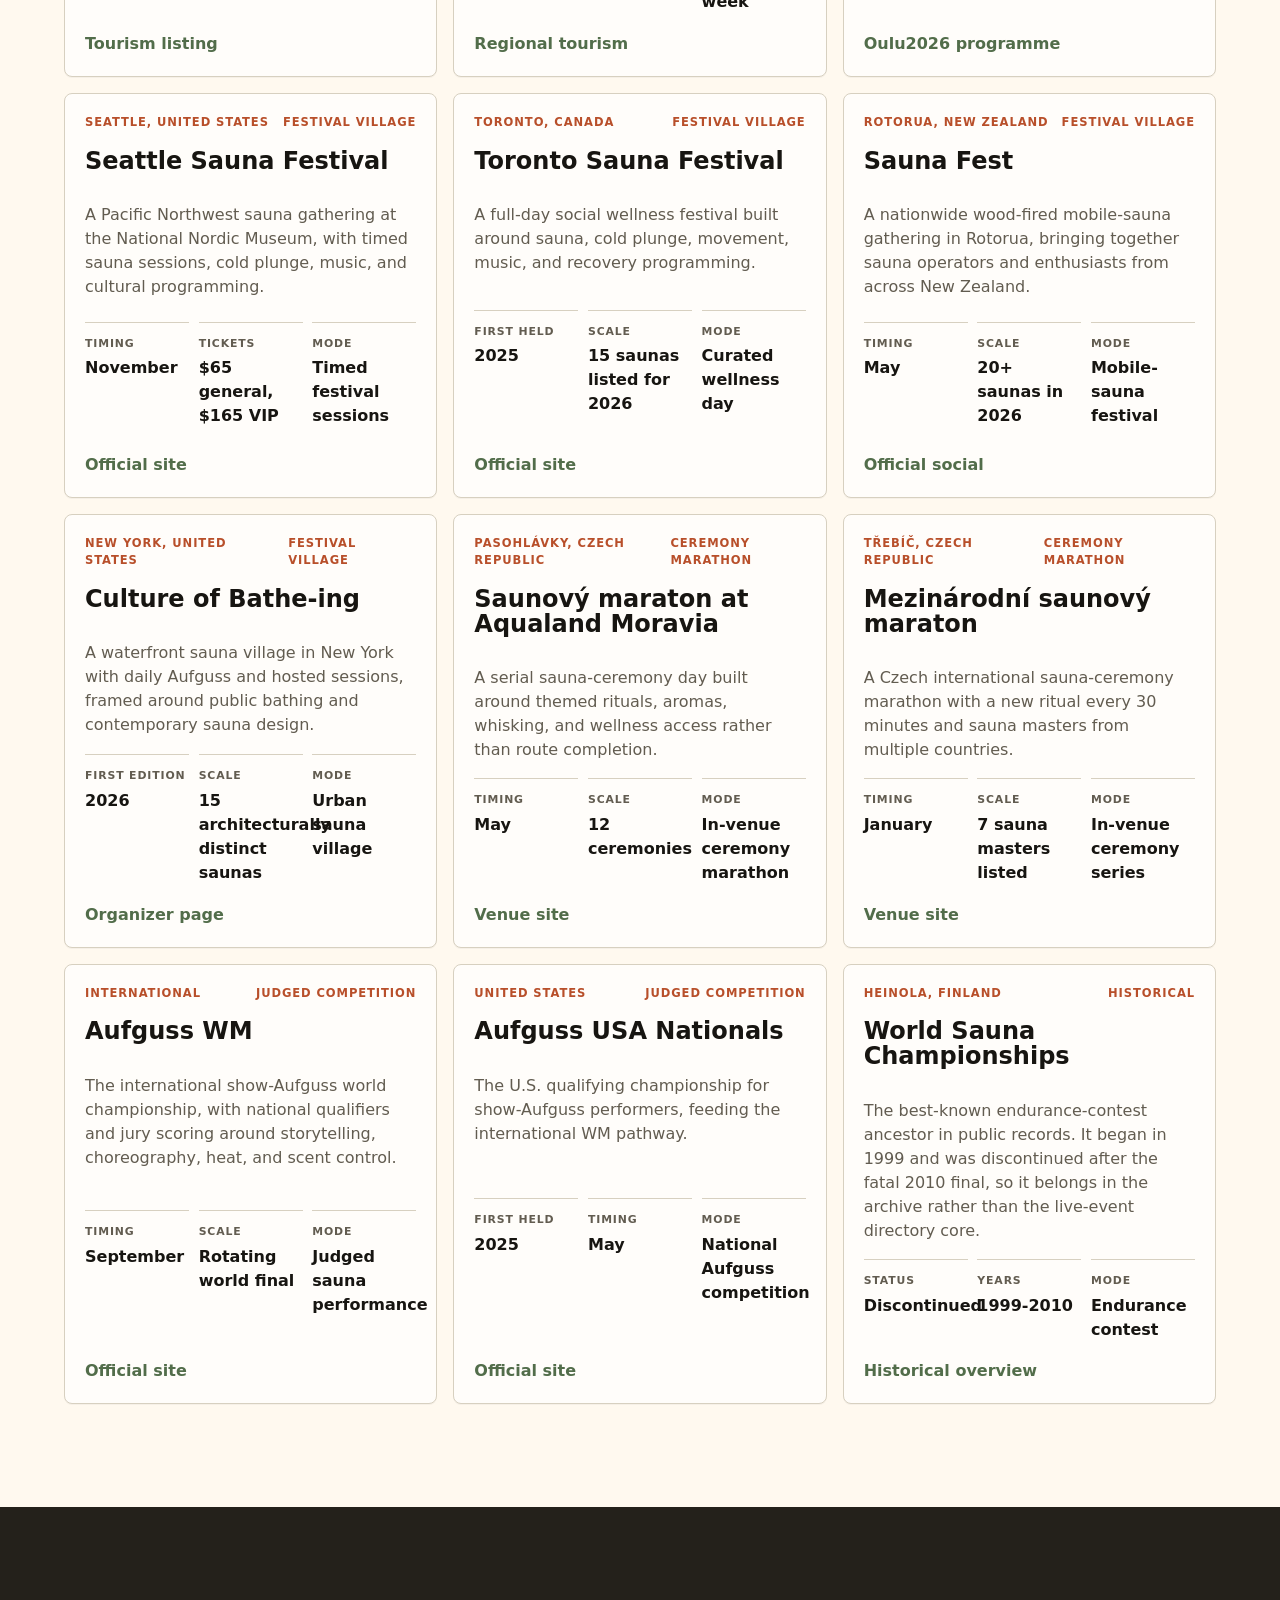
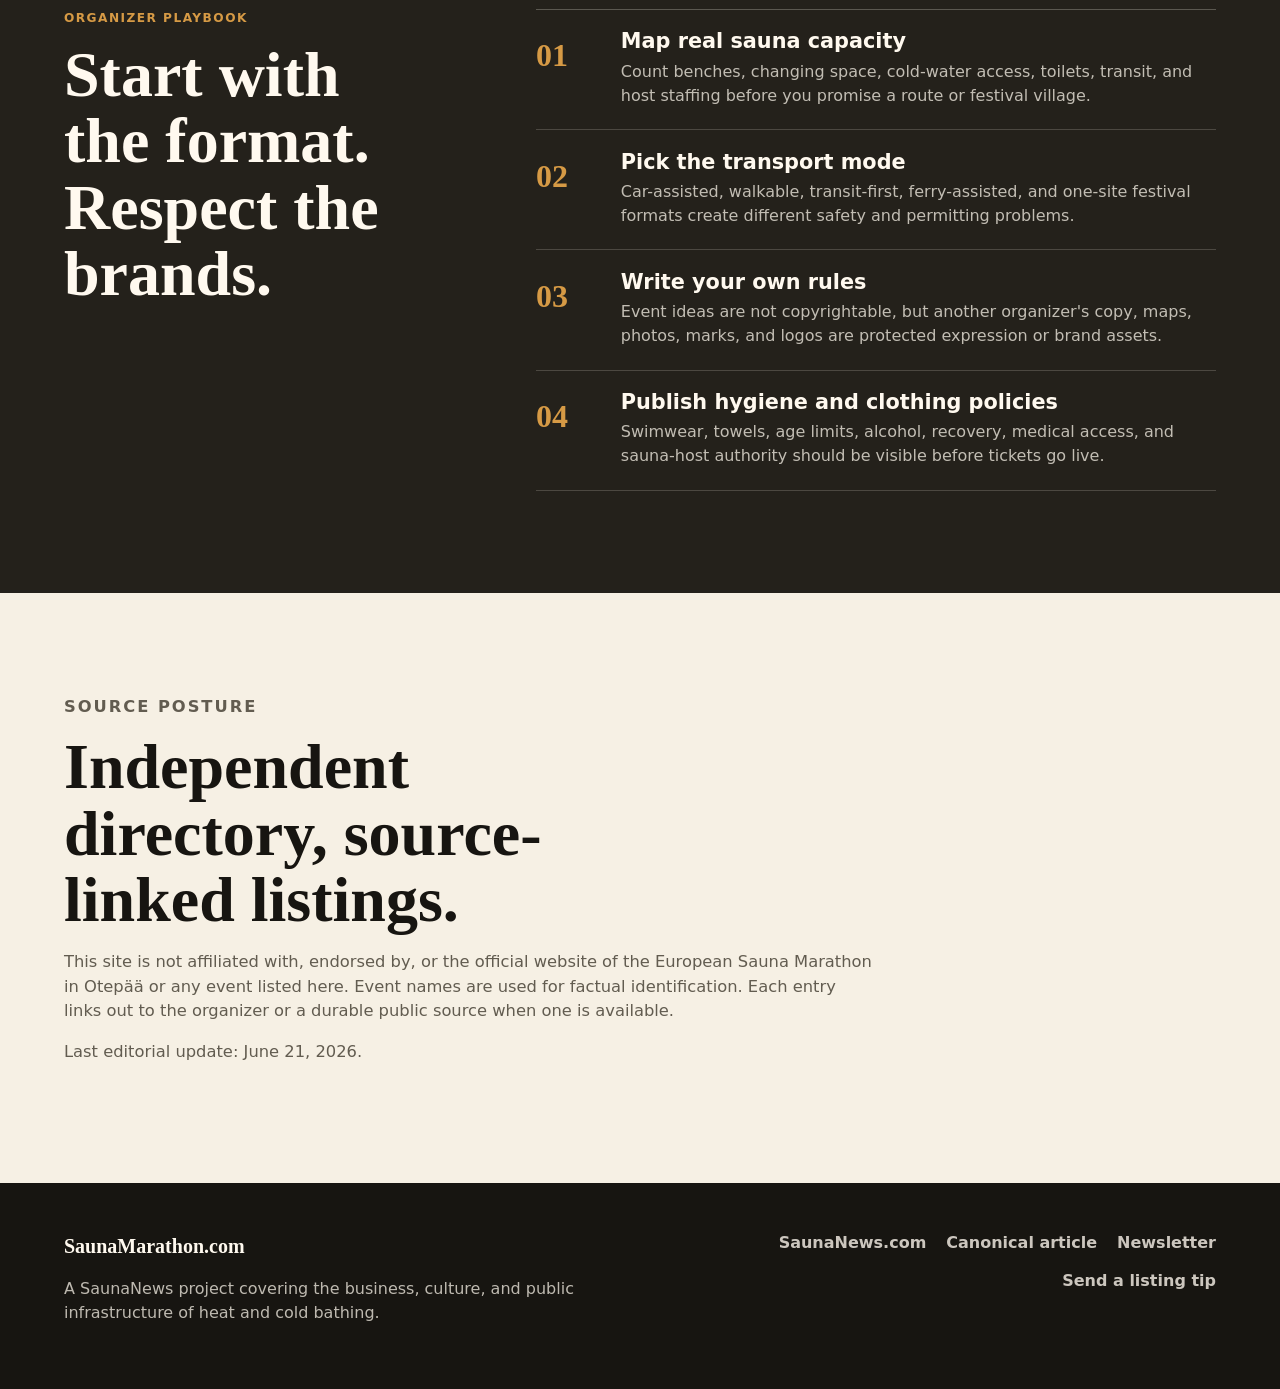
==== commit 5e71a63b: "Soften directory category copy" ====
--- a/index.html
+++ b/index.html
@@ -7,6 +7,7 @@
   <meta name="description" content="A SaunaNews-built directory and field guide to sauna marathons, sauna crawls, sauna festivals, open-sauna days, and sauna ceremony competitions around the world.">
   <meta name="robots" content="index, follow, max-image-preview:large">
   <link rel="canonical" href="https://www.saunamarathon.com/">
+  <link rel="icon" href="/favicon.svg" type="image/svg+xml">
   <meta property="og:title" content="SaunaMarathon.com">
   <meta property="og:description" content="The global directory and field guide for sauna marathons, sauna crawls, sauna festivals, and related heat-culture events.">
   <meta property="og:type" content="website">
@@ -90,11 +91,11 @@
     <section class="intro-section section-grid">
       <div>
         <p class="eyebrow">What this is</p>
-        <h2>Not one sport. A family of sauna event formats.</h2>
+        <h2>A field guide to the many ways people sauna-hop.</h2>
       </div>
       <div class="intro-copy">
-        <p>Public source records show that "sauna marathon" is now used for several related but distinct experiences: car-assisted sauna orienteering, walkable village crawls, citywide open-house sauna days, festival villages, serial ceremonies, and judged Aufguss competitions.</p>
-        <p>SaunaMarathon.com treats the phrase as a directory category, not a proprietary format. The directory uses independent summaries, clear source links, and a visible affiliation note so readers can get to the official organizers without confusing this site for an event owner.</p>
+        <p>Around the sauna world, "sauna marathon" gets used for all kinds of heat-hopping adventures: car-assisted sauna orienteering, walkable village crawls, citywide open-sauna days, festival villages, serial ceremonies, and judged Aufguss competitions.</p>
+        <p>We use "sauna marathon" the way people search for it: as a handy umbrella for sauna crawls, festivals, open-sauna days, and competition formats. SaunaMarathon.com is by SaunaNews, and each listing links back to the organizer or source so you can jump straight to the people running it.</p>
       </div>
     </section>
 
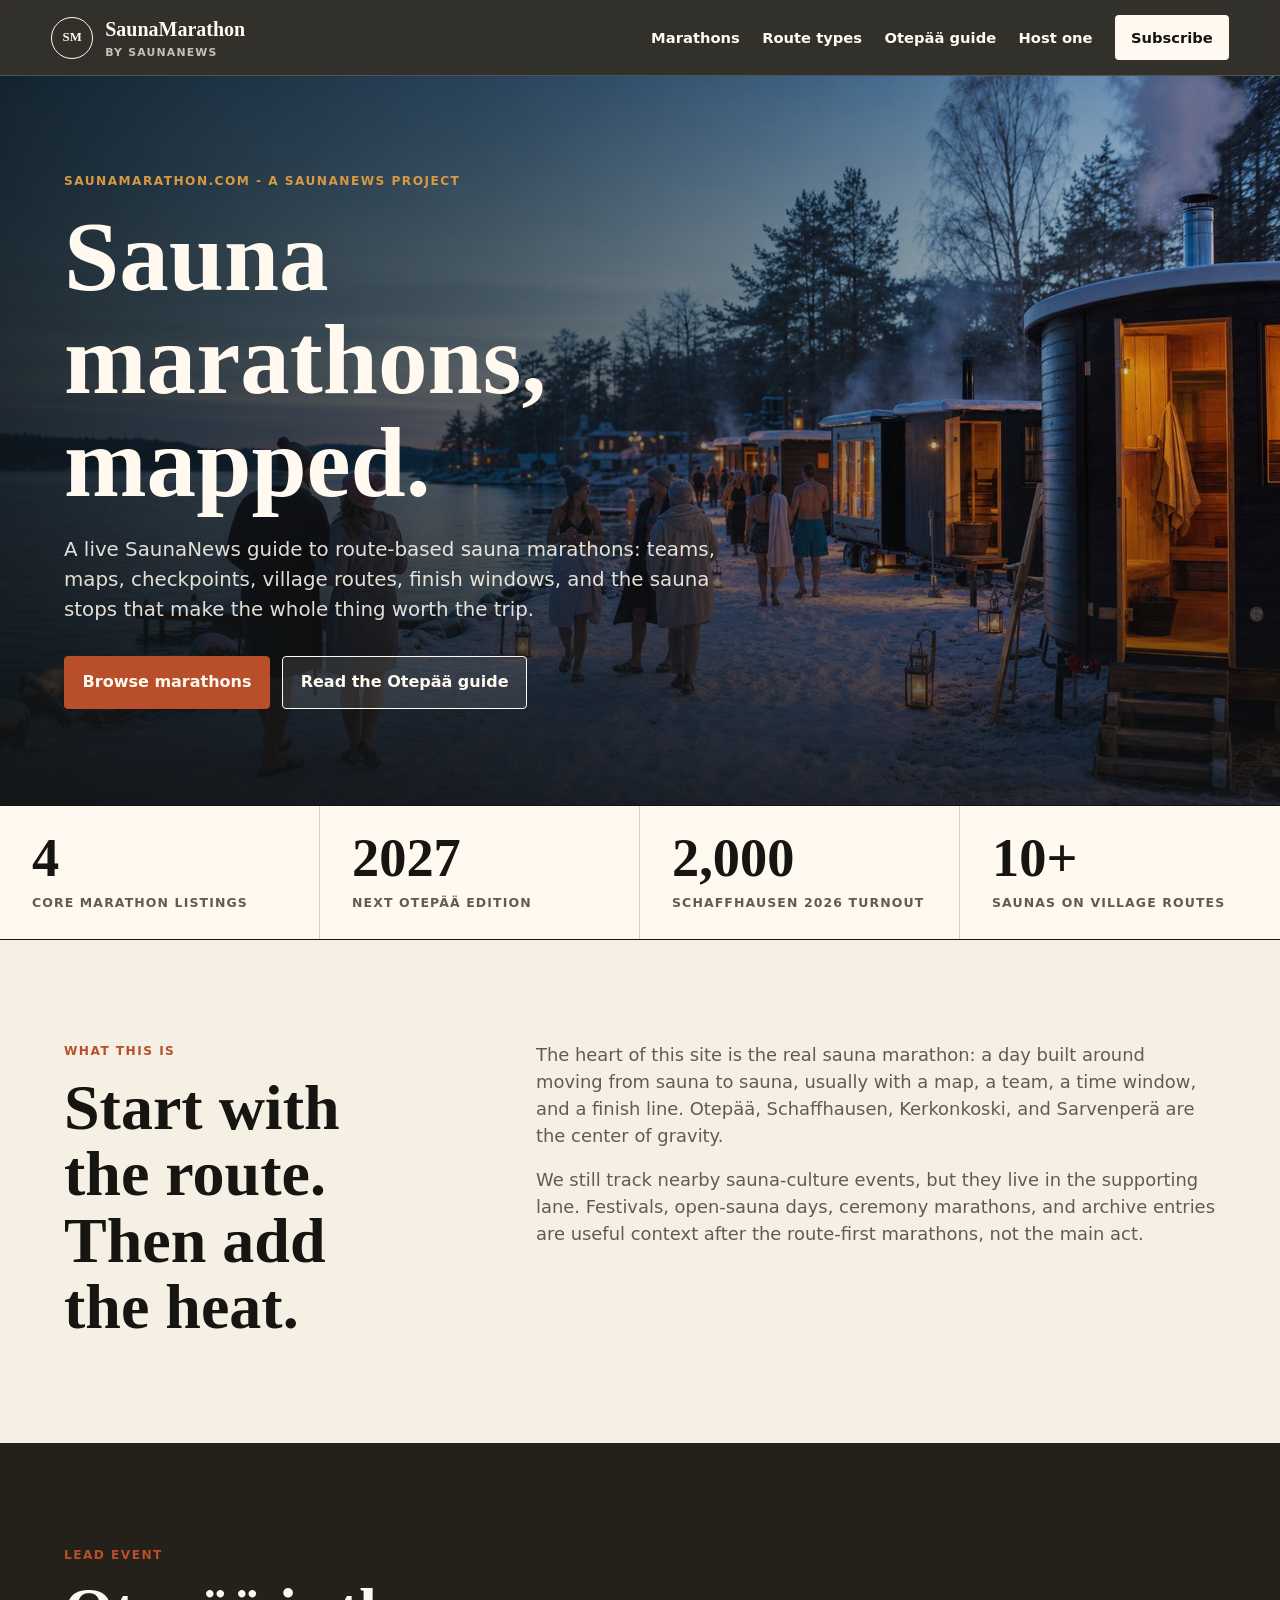
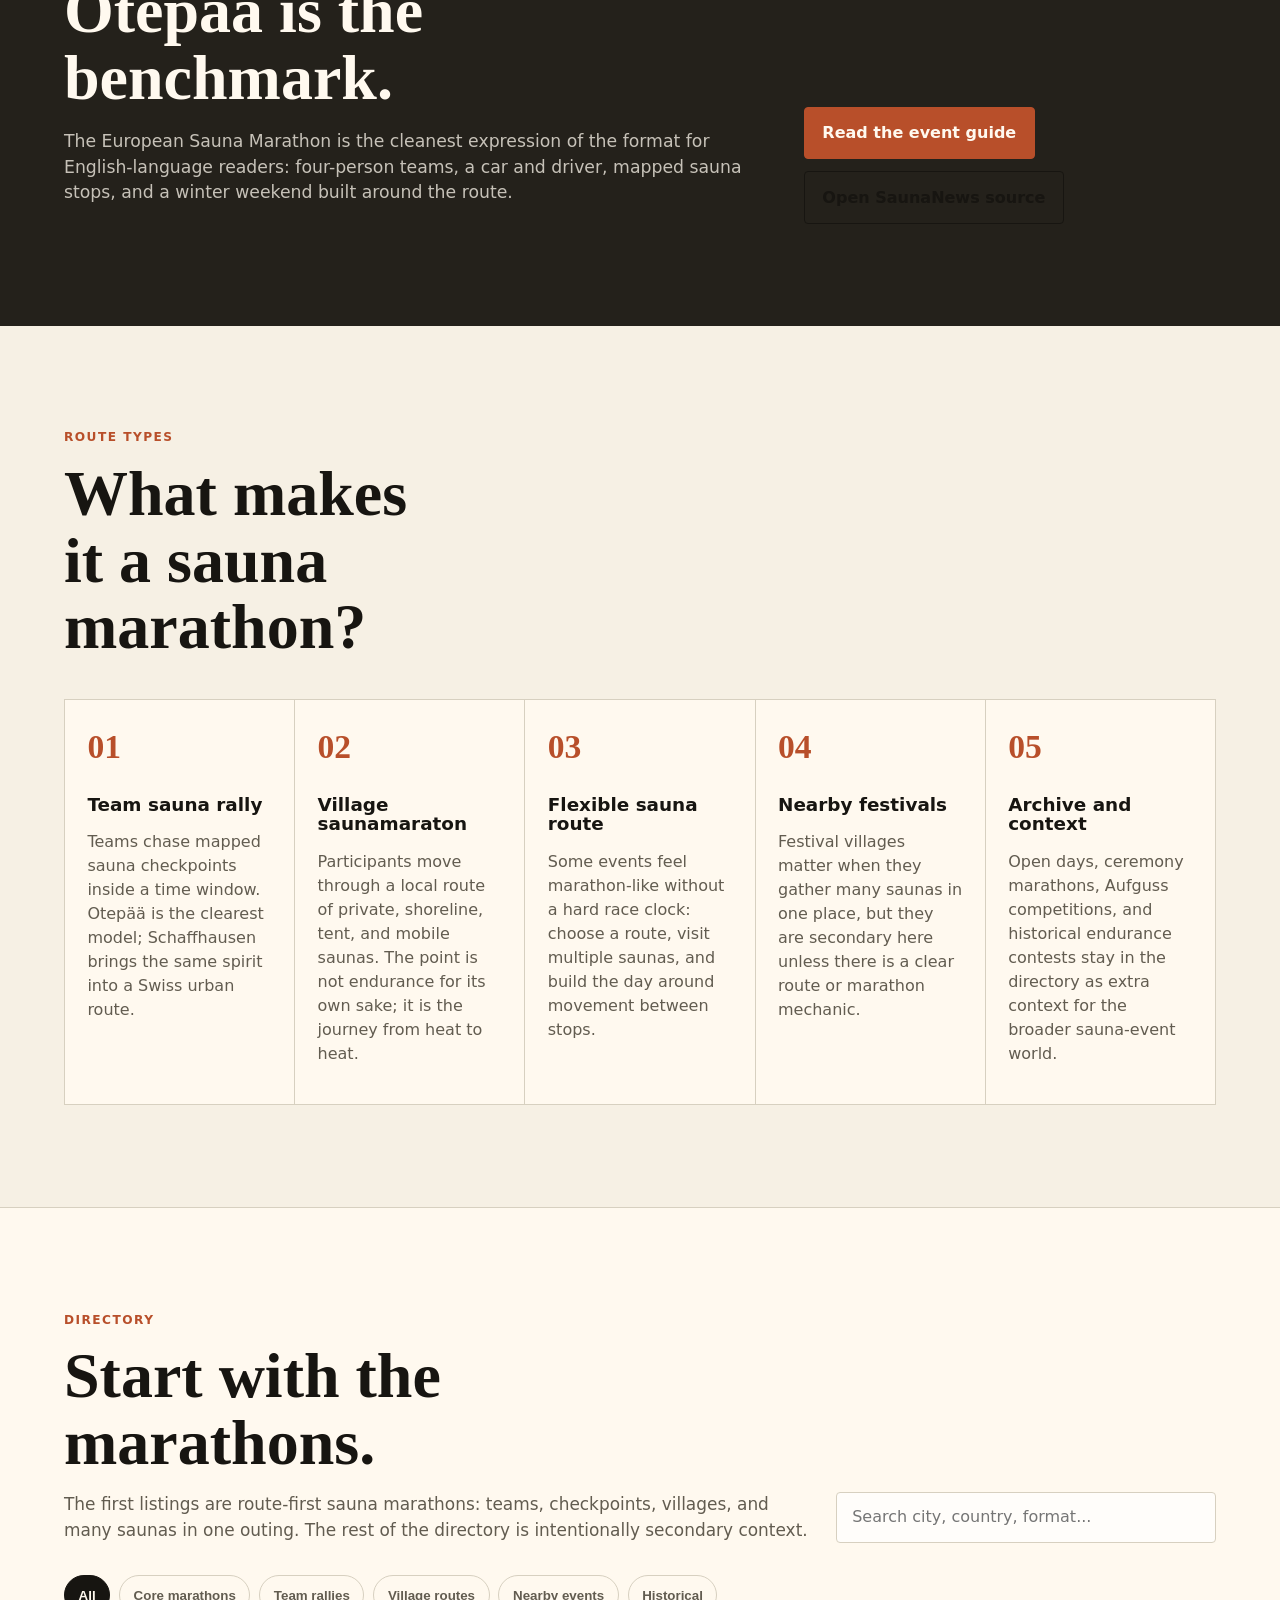
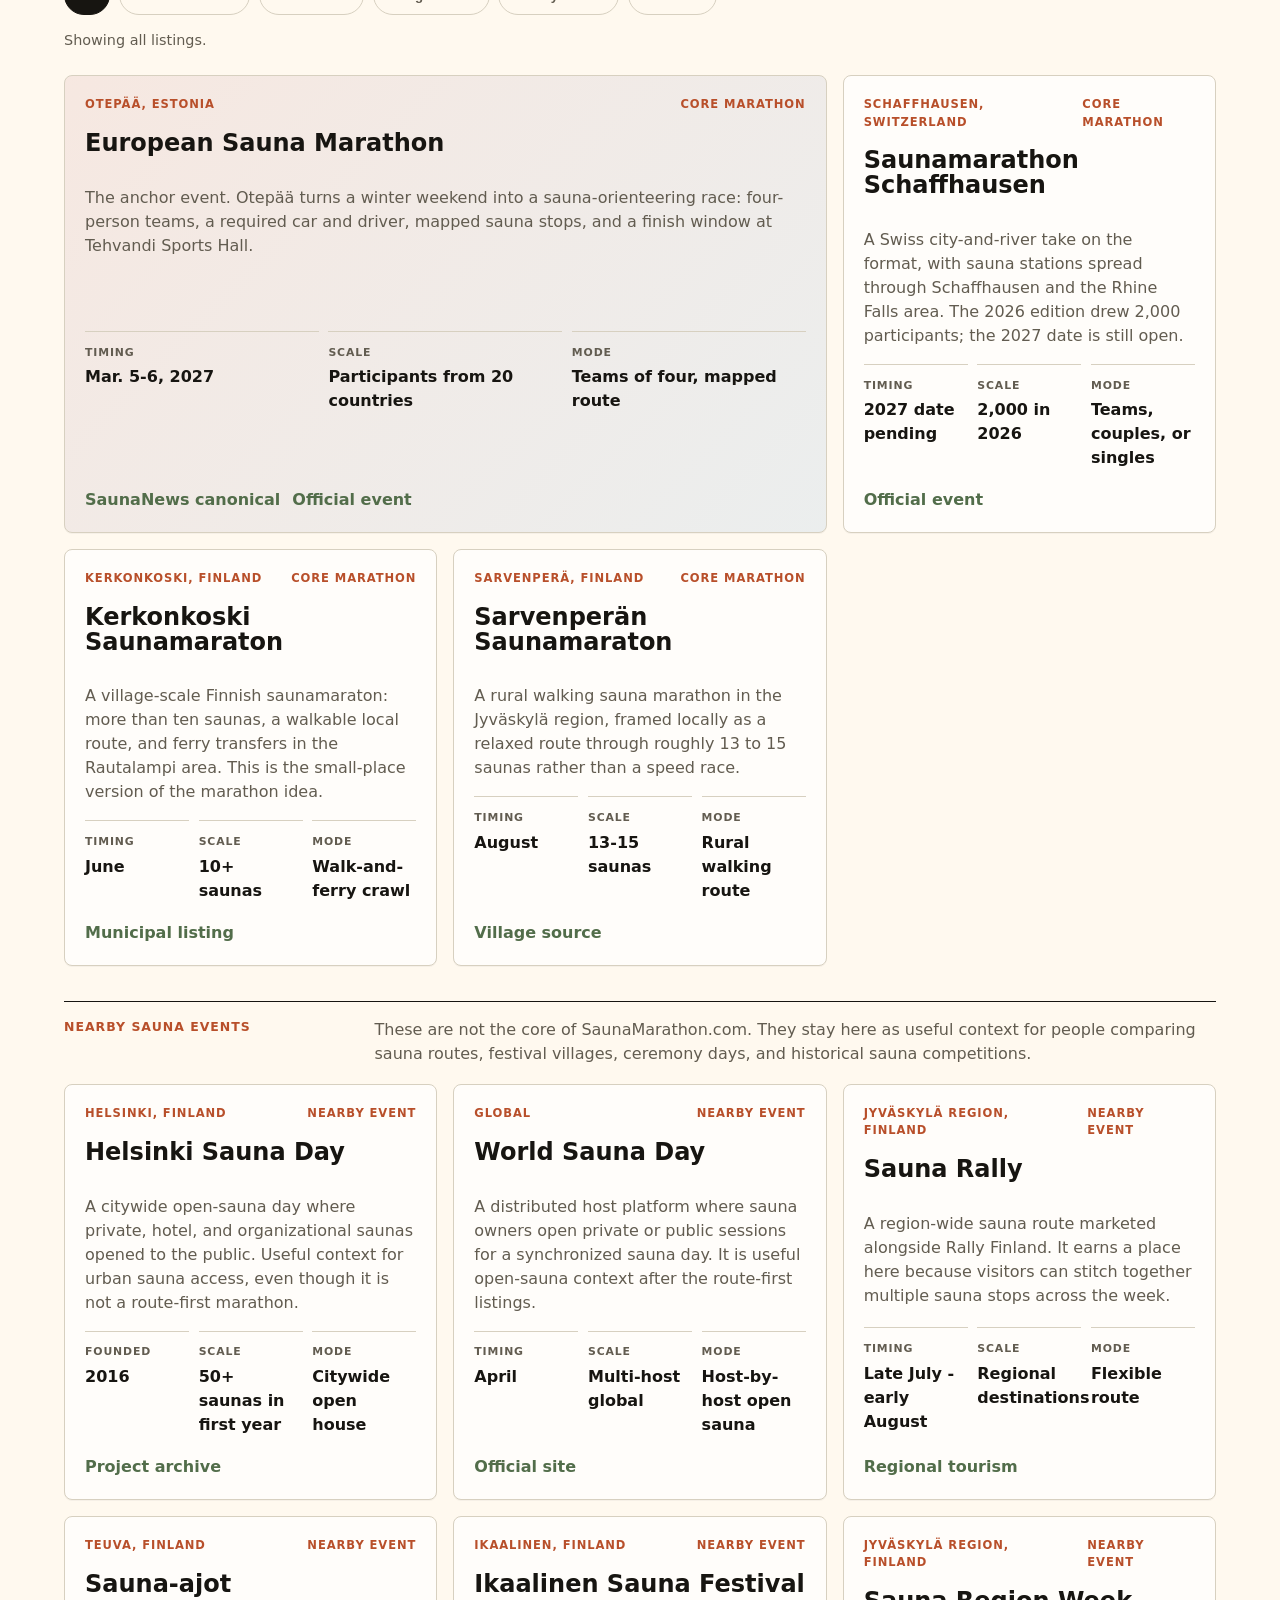
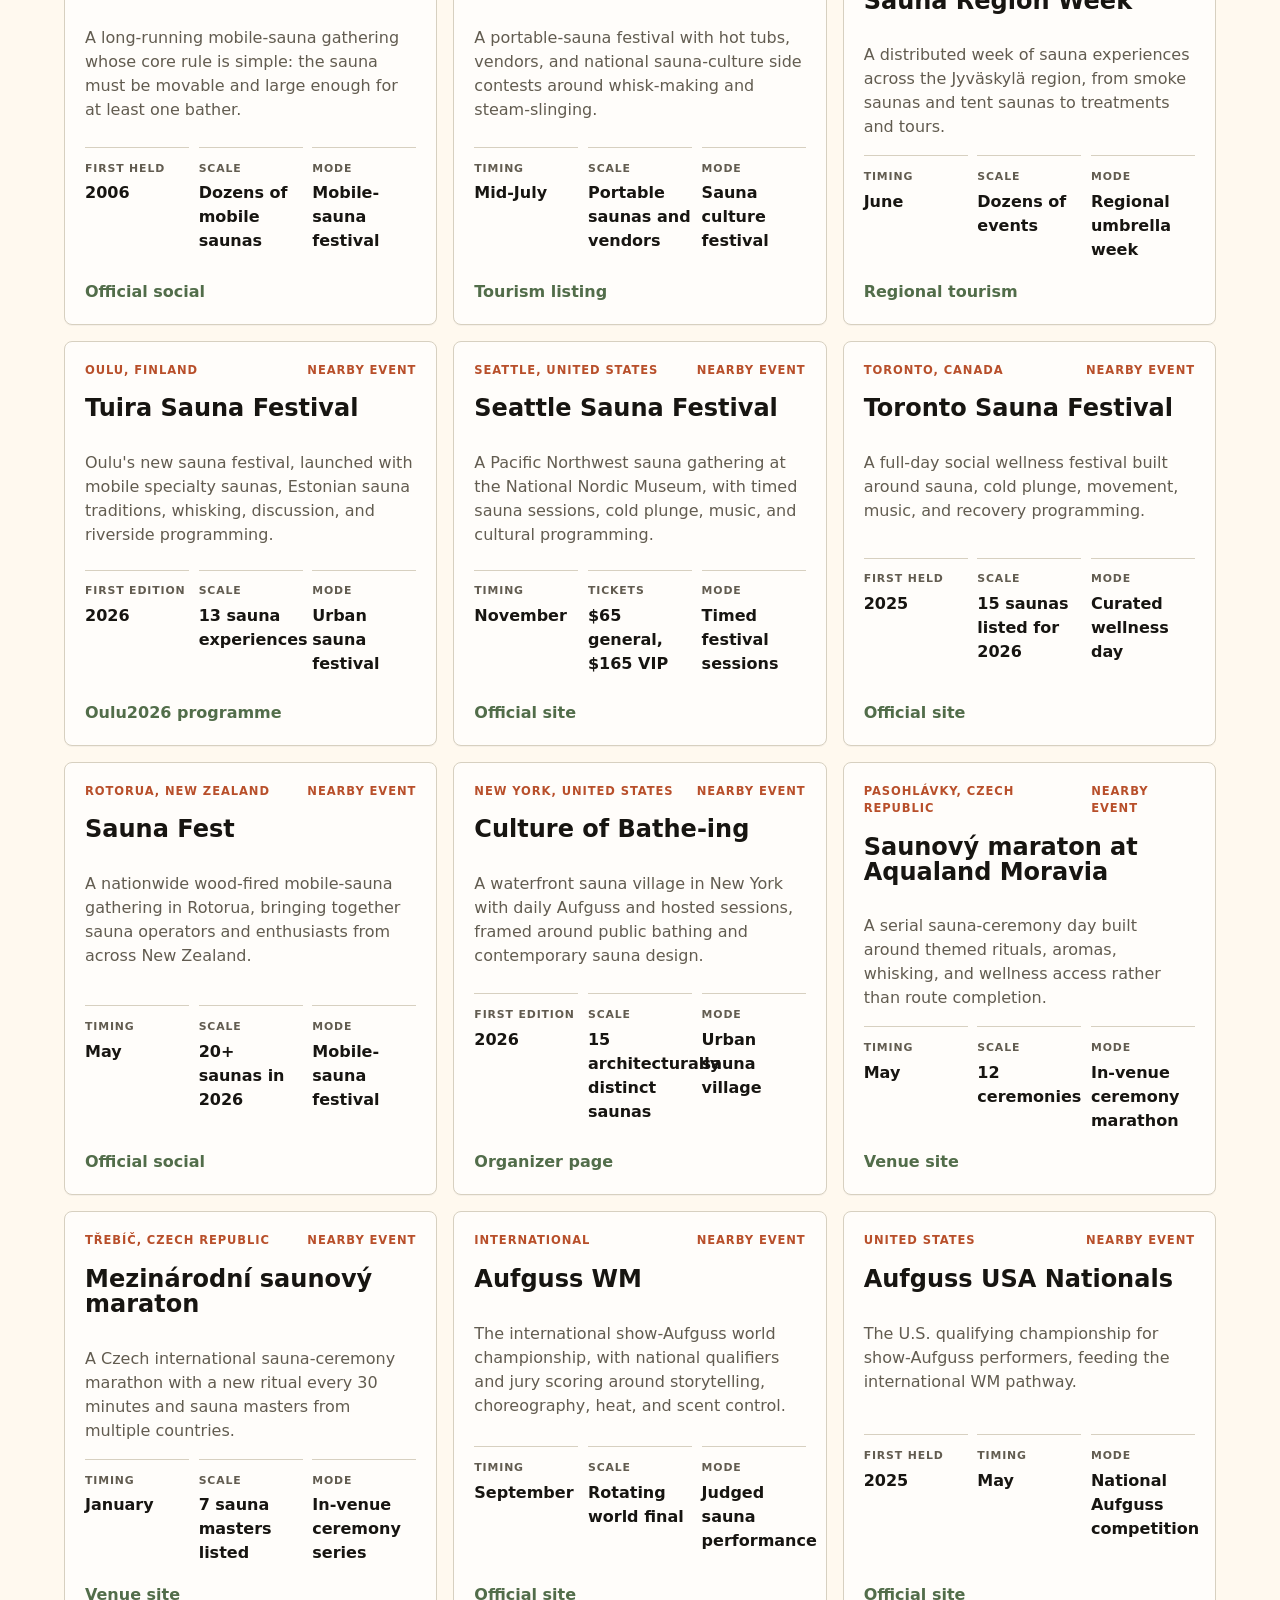
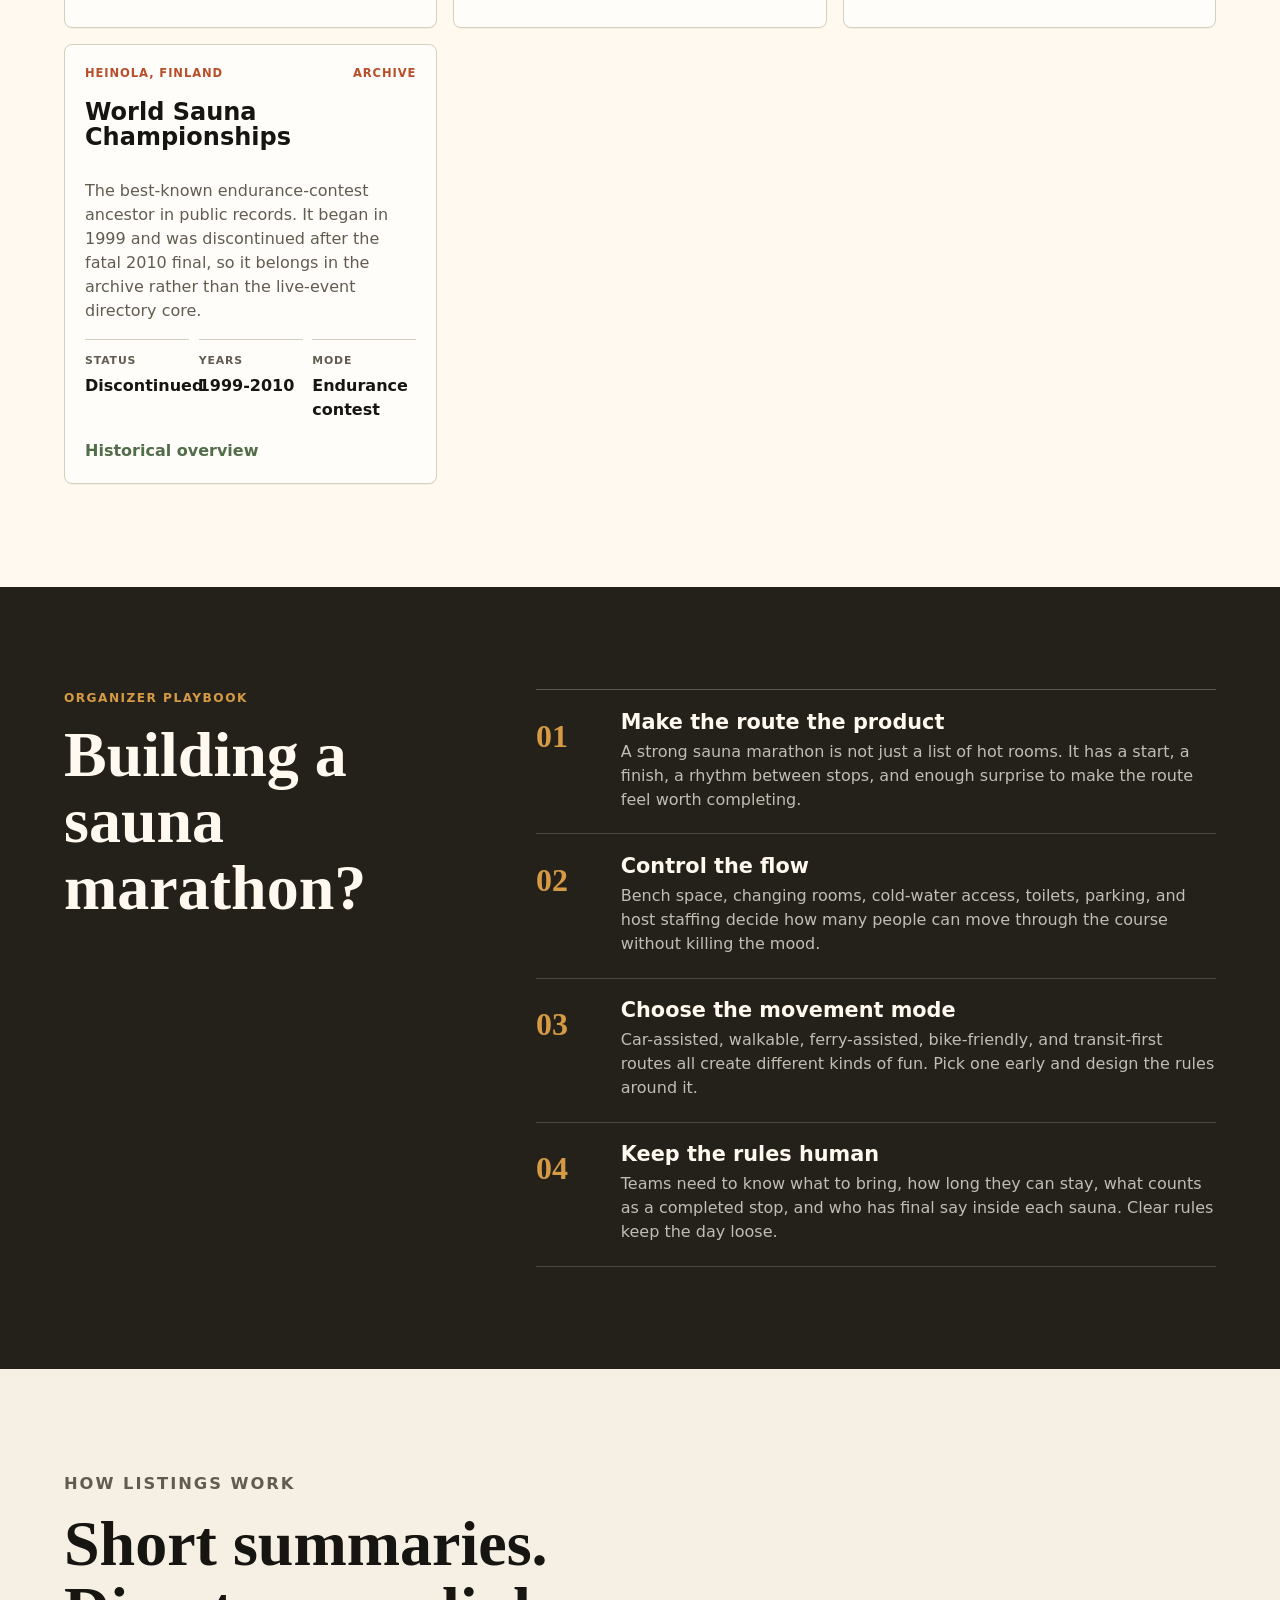
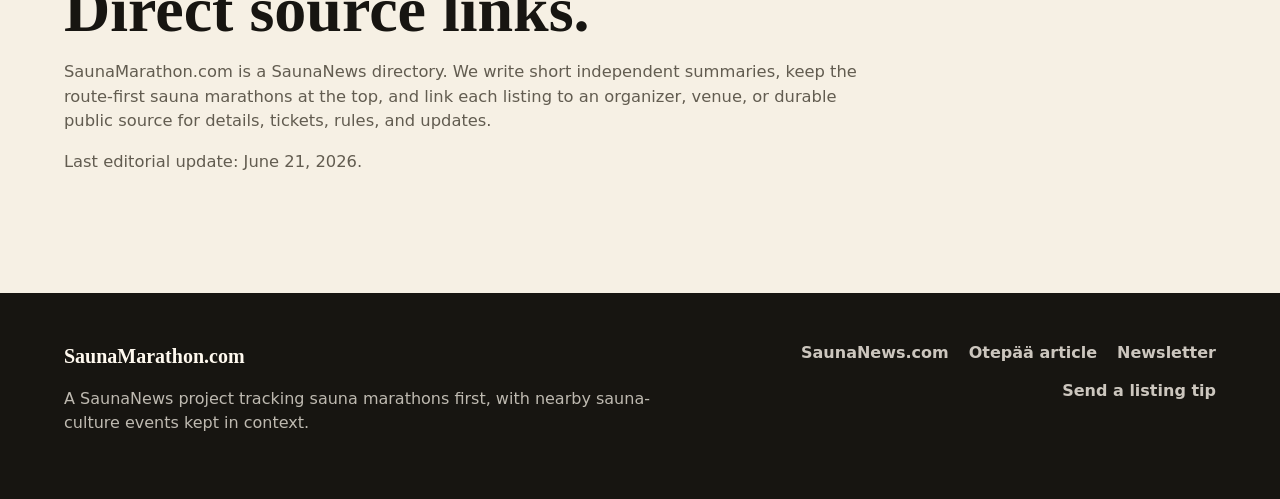
==== commit 2cba46d7: "Refocus copy on sauna marathons" ====
--- a/index.html
+++ b/index.html
@@ -3,13 +3,13 @@
 <head>
   <meta charset="utf-8">
   <meta name="viewport" content="width=device-width, initial-scale=1">
-  <title>SaunaMarathon.com - Global Sauna Marathon Directory by SaunaNews</title>
-  <meta name="description" content="A SaunaNews-built directory and field guide to sauna marathons, sauna crawls, sauna festivals, open-sauna days, and sauna ceremony competitions around the world.">
+  <title>SaunaMarathon.com - Sauna Marathon Directory by SaunaNews</title>
+  <meta name="description" content="A SaunaNews-built guide to route-first sauna marathons: team rallies, village saunamaratons, mapped sauna routes, and the nearby sauna events worth knowing after that.">
   <meta name="robots" content="index, follow, max-image-preview:large">
   <link rel="canonical" href="https://www.saunamarathon.com/">
   <link rel="icon" href="/favicon.svg" type="image/svg+xml">
   <meta property="og:title" content="SaunaMarathon.com">
-  <meta property="og:description" content="The global directory and field guide for sauna marathons, sauna crawls, sauna festivals, and related heat-culture events.">
+  <meta property="og:description" content="A route-first directory for sauna marathons, from Otepää and Schaffhausen to Finnish village saunamaratons.">
   <meta property="og:type" content="website">
   <meta property="og:url" content="https://www.saunamarathon.com/">
   <meta property="og:image" content="https://www.saunamarathon.com/assets/sauna-marathon-hero.jpg">
@@ -22,7 +22,7 @@
     "@type": "WebSite",
     "name": "SaunaMarathon.com",
     "url": "https://www.saunamarathon.com/",
-    "description": "Independent global directory and field guide for sauna marathon events.",
+    "description": "Route-first directory and field guide for sauna marathon events.",
     "publisher": {
       "@type": "NewsMediaOrganization",
       "name": "SaunaNews",
@@ -46,9 +46,9 @@
       </span>
     </a>
     <nav class="nav-links" aria-label="Primary navigation">
-      <a href="#directory">Events</a>
-      <a href="#taxonomy">Formats</a>
-      <a href="#article">SaunaNews article</a>
+      <a href="#directory">Marathons</a>
+      <a href="#taxonomy">Route types</a>
+      <a href="#article">Otep&auml;&auml; guide</a>
       <a href="#organize">Host one</a>
       <a class="nav-cta" href="https://www.saunanews.com/newsletter" target="_blank" rel="noopener">Subscribe</a>
     </nav>
@@ -56,91 +56,91 @@
 
   <main>
     <section class="hero" aria-labelledby="hero-title">
-      <img class="hero-image" src="/assets/sauna-marathon-hero.jpg" alt="Groups moving between several wood-fired lakeside saunas during a winter sauna crawl.">
+      <img class="hero-image" src="/assets/sauna-marathon-hero.jpg" alt="Groups moving between several wood-fired lakeside sauna stops during a winter sauna marathon.">
       <div class="hero-shade" aria-hidden="true"></div>
       <div class="hero-content">
         <p class="eyebrow">SaunaMarathon.com - a SaunaNews project</p>
-        <h1 id="hero-title">Every sauna marathon, mapped.</h1>
-        <p class="hero-deck">A live field guide to sauna marathons, village crawls, citywide open-sauna days, mobile-sauna festivals, and ceremony competitions - with each listing linked back to its own organizer.</p>
+        <h1 id="hero-title">Sauna marathons, mapped.</h1>
+        <p class="hero-deck">A live SaunaNews guide to route-based sauna marathons: teams, maps, checkpoints, village routes, finish windows, and the sauna stops that make the whole thing worth the trip.</p>
         <div class="hero-actions">
-          <a class="button primary" href="#directory">Browse events</a>
-          <a class="button secondary" href="/events/european-sauna-marathon-2027-otepaa/">Read the canonical article</a>
+          <a class="button primary" href="#directory">Browse marathons</a>
+          <a class="button secondary" href="/events/european-sauna-marathon-2027-otepaa/">Read the Otep&auml;&auml; guide</a>
         </div>
       </div>
     </section>
 
     <section class="stats-band" aria-label="Directory snapshot">
       <div>
-        <strong>5</strong>
-        <span>format families</span>
-      </div>
-      <div>
-        <strong>20+</strong>
-        <span>public events tracked</span>
-      </div>
-      <div>
-        <strong>1999</strong>
-        <span>earliest adjacent contest</span>
+        <strong>4</strong>
+        <span>core marathon listings</span>
       </div>
       <div>
         <strong>2027</strong>
-        <span>next Otep&auml;&auml; listing</span>
+        <span>next Otep&auml;&auml; edition</span>
+      </div>
+      <div>
+        <strong>2,000</strong>
+        <span>Schaffhausen 2026 turnout</span>
+      </div>
+      <div>
+        <strong>10+</strong>
+        <span>saunas on village routes</span>
       </div>
     </section>
 
     <section class="intro-section section-grid">
       <div>
         <p class="eyebrow">What this is</p>
-        <h2>A field guide to the many ways people sauna-hop.</h2>
+        <h2>Start with the route. Then add the heat.</h2>
       </div>
       <div class="intro-copy">
-        <p>Around the sauna world, "sauna marathon" gets used for all kinds of heat-hopping adventures: car-assisted sauna orienteering, walkable village crawls, citywide open-sauna days, festival villages, serial ceremonies, and judged Aufguss competitions.</p>
-        <p>We use "sauna marathon" the way people search for it: as a handy umbrella for sauna crawls, festivals, open-sauna days, and competition formats. SaunaMarathon.com is by SaunaNews, and each listing links back to the organizer or source so you can jump straight to the people running it.</p>
+        <p>The heart of this site is the real sauna marathon: a day built around moving from sauna to sauna, usually with a map, a team, a time window, and a finish line. Otep&auml;&auml;, Schaffhausen, Kerkonkoski, and Sarvenper&auml; are the center of gravity.</p>
+        <p>We still track nearby sauna-culture events, but they live in the supporting lane. Festivals, open-sauna days, ceremony marathons, and archive entries are useful context after the route-first marathons, not the main act.</p>
       </div>
     </section>
 
     <section id="article" class="feature-strip">
       <div>
-        <p class="eyebrow">Canonical at SaunaNews</p>
-        <h2>16th European Sauna Marathon</h2>
-        <p>The SaunaNews event listing for Otep&auml;&auml;'s March 5-6, 2027 edition is the canonical page for the mirrored event article on this site.</p>
+        <p class="eyebrow">Lead event</p>
+        <h2>Otep&auml;&auml; is the benchmark.</h2>
+        <p>The European Sauna Marathon is the cleanest expression of the format for English-language readers: four-person teams, a car and driver, mapped sauna stops, and a winter weekend built around the route.</p>
       </div>
       <div class="feature-actions">
-        <a class="button primary" href="/events/european-sauna-marathon-2027-otepaa/">Read mirror</a>
-        <a class="button quiet" href="https://www.saunanews.com/events/european-sauna-marathon-2027-otepaa" target="_blank" rel="noopener">Open on SaunaNews</a>
+        <a class="button primary" href="/events/european-sauna-marathon-2027-otepaa/">Read the event guide</a>
+        <a class="button quiet" href="https://www.saunanews.com/events/european-sauna-marathon-2027-otepaa" target="_blank" rel="noopener">Open SaunaNews source</a>
       </div>
     </section>
 
     <section id="taxonomy" class="taxonomy-section">
       <div class="section-heading">
-        <p class="eyebrow">Format taxonomy</p>
-        <h2>How to read the category</h2>
+        <p class="eyebrow">Route types</p>
+        <h2>What makes it a sauna marathon?</h2>
       </div>
       <div class="format-grid">
         <article>
           <span class="format-index">01</span>
-          <h3>Orienteering rally</h3>
-          <p>Teams follow a map and try to visit many sauna checkpoints within a set time window. Otep&auml;&auml; and Schaffhausen are the anchor examples.</p>
+          <h3>Team sauna rally</h3>
+          <p>Teams chase mapped sauna checkpoints inside a time window. Otep&auml;&auml; is the clearest model; Schaffhausen brings the same spirit into a Swiss urban route.</p>
         </article>
         <article>
           <span class="format-index">02</span>
-          <h3>Village crawl</h3>
-          <p>Participants move on foot, and sometimes by ferry, through a tight local route of private, shoreline, tent, and mobile saunas.</p>
+          <h3>Village saunamaraton</h3>
+          <p>Participants move through a local route of private, shoreline, tent, and mobile saunas. The point is not endurance for its own sake; it is the journey from heat to heat.</p>
         </article>
         <article>
           <span class="format-index">03</span>
-          <h3>Open-sauna day</h3>
-          <p>Homes, hotels, clubs, and public operators open saunas for one coordinated day, usually with flexible ticketing or host-by-host access.</p>
+          <h3>Flexible sauna route</h3>
+          <p>Some events feel marathon-like without a hard race clock: choose a route, visit multiple saunas, and build the day around movement between stops.</p>
         </article>
         <article>
           <span class="format-index">04</span>
-          <h3>Festival village</h3>
-          <p>Temporary saunas, cold plunges, talks, music, food, and rituals are assembled in one venue or district for public programming.</p>
+          <h3>Nearby festivals</h3>
+          <p>Festival villages matter when they gather many saunas in one place, but they are secondary here unless there is a clear route or marathon mechanic.</p>
         </article>
         <article>
           <span class="format-index">05</span>
-          <h3>Ceremony competition</h3>
-          <p>Events center on serial sauna rituals, sauna-master performances, or judged Aufguss competition rather than route completion.</p>
+          <h3>Archive and context</h3>
+          <p>Open days, ceremony marathons, Aufguss competitions, and historical endurance contests stay in the directory as extra context for the broader sauna-event world.</p>
         </article>
       </div>
     </section>
@@ -149,7 +149,8 @@
       <div class="section-heading directory-heading">
         <div>
           <p class="eyebrow">Directory</p>
-          <h2 id="directory-title">Publicly sourceable sauna-marathon events</h2>
+          <h2 id="directory-title">Start with the marathons.</h2>
+          <p class="section-deck">The first listings are route-first sauna marathons: teams, checkpoints, villages, and many saunas in one outing. The rest of the directory is intentionally secondary context.</p>
         </div>
         <label class="search-label" for="event-search">Search events</label>
         <input id="event-search" class="search-input" type="search" placeholder="Search city, country, format..." autocomplete="off">
@@ -157,24 +158,23 @@
 
       <div class="filter-bar" aria-label="Filter events">
         <button type="button" class="filter-button is-active" data-filter="all" aria-pressed="true">All</button>
-        <button type="button" class="filter-button" data-filter="rally" aria-pressed="false">Rallies</button>
-        <button type="button" class="filter-button" data-filter="crawl" aria-pressed="false">Crawls</button>
-        <button type="button" class="filter-button" data-filter="open-house" aria-pressed="false">Open days</button>
-        <button type="button" class="filter-button" data-filter="festival" aria-pressed="false">Festivals</button>
-        <button type="button" class="filter-button" data-filter="ceremony" aria-pressed="false">Ceremony</button>
+        <button type="button" class="filter-button" data-filter="core" aria-pressed="false">Core marathons</button>
+        <button type="button" class="filter-button" data-filter="rally" aria-pressed="false">Team rallies</button>
+        <button type="button" class="filter-button" data-filter="crawl" aria-pressed="false">Village routes</button>
+        <button type="button" class="filter-button" data-filter="adjacent" aria-pressed="false">Nearby events</button>
         <button type="button" class="filter-button" data-filter="historical" aria-pressed="false">Historical</button>
       </div>
 
       <p class="result-count" data-result-count>Showing all listings.</p>
 
       <div class="event-list" data-event-list>
-        <article class="event-card featured-event" data-format="rally" data-search="european sauna marathon otepaa estonia rally orienteering teams car driver 2027">
+        <article class="event-card featured-event" data-format="rally" data-group="core" data-search="european sauna marathon otepaa estonia rally orienteering teams car driver 2027">
           <div class="event-meta">
             <span>Otep&auml;&auml;, Estonia</span>
-            <span>Rally</span>
+            <span>Core marathon</span>
           </div>
           <h3>European Sauna Marathon</h3>
-          <p>Otep&auml;&auml;'s flagship weekend pairs a Friday Sauna Village with a Saturday sauna-orienteering race. SaunaNews lists the 16th edition for March 5-6, 2027, with four-person teams and a car plus driver.</p>
+          <p>The anchor event. Otep&auml;&auml; turns a winter weekend into a sauna-orienteering race: four-person teams, a required car and driver, mapped sauna stops, and a finish window at Tehvandi Sports Hall.</p>
           <dl>
             <div><dt>Timing</dt><dd>Mar. 5-6, 2027</dd></div>
             <div><dt>Scale</dt><dd>Participants from 20 countries</dd></div>
@@ -186,13 +186,13 @@
           </div>
         </article>
 
-        <article class="event-card" data-format="rally" data-search="saunamarathon schaffhausen switzerland rhine falls old town rally urban crawl 2026 2027">
+        <article class="event-card" data-format="rally" data-group="core" data-search="saunamarathon schaffhausen switzerland rhine falls old town rally urban crawl 2026 2027">
           <div class="event-meta">
             <span>Schaffhausen, Switzerland</span>
-            <span>Rally</span>
+            <span>Core marathon</span>
           </div>
           <h3>Saunamarathon Schaffhausen</h3>
-          <p>The 2026 edition drew 2,000 sauna enthusiasts across Schaffhausen and the Rhine Falls area. The organizer says the 2027 date is still open.</p>
+          <p>A Swiss city-and-river take on the format, with sauna stations spread through Schaffhausen and the Rhine Falls area. The 2026 edition drew 2,000 participants; the 2027 date is still open.</p>
           <dl>
             <div><dt>Timing</dt><dd>2027 date pending</dd></div>
             <div><dt>Scale</dt><dd>2,000 in 2026</dd></div>
@@ -203,13 +203,13 @@
           </div>
         </article>
 
-        <article class="event-card" data-format="crawl" data-search="kerkonkoski saunamaraton rautalampi finland village crawl ferry walking saunas">
+        <article class="event-card" data-format="crawl" data-group="core" data-search="kerkonkoski saunamaraton rautalampi finland village crawl ferry walking saunas">
           <div class="event-meta">
             <span>Kerkonkoski, Finland</span>
-            <span>Village crawl</span>
+            <span>Core marathon</span>
           </div>
           <h3>Kerkonkoski Saunamaraton</h3>
-          <p>A small-village sauna crawl with more than ten saunas, walking routes, and ferry transfers in the Rautalampi area.</p>
+          <p>A village-scale Finnish saunamaraton: more than ten saunas, a walkable local route, and ferry transfers in the Rautalampi area. This is the small-place version of the marathon idea.</p>
           <dl>
             <div><dt>Timing</dt><dd>June</dd></div>
             <div><dt>Scale</dt><dd>10+ saunas</dd></div>
@@ -220,13 +220,13 @@
           </div>
         </article>
 
-        <article class="event-card" data-format="crawl" data-search="sarvenpera sarvenperan saunamaraton jyvaskyla finland rural crawl walking 13 15 saunas">
+        <article class="event-card" data-format="crawl" data-group="core" data-search="sarvenpera sarvenperan saunamaraton jyvaskyla finland rural crawl walking 13 15 saunas">
           <div class="event-meta">
             <span>Sarvenper&auml;, Finland</span>
-            <span>Village crawl</span>
+            <span>Core marathon</span>
           </div>
           <h3>Sarvenper&auml;n Saunamaraton</h3>
-          <p>A rural walking sauna marathon in the Jyv&auml;skyl&auml; region. Local descriptions frame it as a non-race day through roughly 13 to 15 saunas.</p>
+          <p>A rural walking sauna marathon in the Jyv&auml;skyl&auml; region, framed locally as a relaxed route through roughly 13 to 15 saunas rather than a speed race.</p>
           <dl>
             <div><dt>Timing</dt><dd>August</dd></div>
             <div><dt>Scale</dt><dd>13-15 saunas</dd></div>
@@ -237,13 +237,18 @@
           </div>
         </article>
 
-        <article class="event-card" data-format="open-house" data-search="helsinki sauna day finland citywide open house sauna day">
+        <div class="directory-divider" data-directory-divider>
+          <span>Nearby sauna events</span>
+          <p>These are not the core of SaunaMarathon.com. They stay here as useful context for people comparing sauna routes, festival villages, ceremony days, and historical sauna competitions.</p>
+        </div>
+
+        <article class="event-card" data-format="open-house" data-group="adjacent" data-search="helsinki sauna day finland citywide open house sauna day">
           <div class="event-meta">
             <span>Helsinki, Finland</span>
-            <span>Open day</span>
+            <span>Nearby event</span>
           </div>
           <h3>Helsinki Sauna Day</h3>
-          <p>A citywide open-house model where private, hotel, and organizational saunas opened to the public. Important as a modern urban precedent even when it is not branded as a marathon.</p>
+          <p>A citywide open-sauna day where private, hotel, and organizational saunas opened to the public. Useful context for urban sauna access, even though it is not a route-first marathon.</p>
           <dl>
             <div><dt>Founded</dt><dd>2016</dd></div>
             <div><dt>Scale</dt><dd>50+ saunas in first year</dd></div>
@@ -254,13 +259,13 @@
           </div>
         </article>
 
-        <article class="event-card" data-format="open-house" data-search="world sauna day global open sauna day saunat">
+        <article class="event-card" data-format="open-house" data-group="adjacent" data-search="world sauna day global open sauna day saunat">
           <div class="event-meta">
             <span>Global</span>
-            <span>Open day</span>
+            <span>Nearby event</span>
           </div>
           <h3>World Sauna Day</h3>
-          <p>A distributed host platform where sauna owners can open private or public sessions for a globally synchronized sauna day.</p>
+          <p>A distributed host platform where sauna owners open private or public sessions for a synchronized sauna day. It is useful open-sauna context after the route-first listings.</p>
           <dl>
             <div><dt>Timing</dt><dd>April</dd></div>
             <div><dt>Scale</dt><dd>Multi-host global</dd></div>
@@ -271,13 +276,13 @@
           </div>
         </article>
 
-        <article class="event-card" data-format="open-house" data-search="sauna rally jyvaskyla region finland rally finland saunas">
+        <article class="event-card" data-format="open-house" data-group="adjacent" data-search="sauna rally jyvaskyla region finland rally finland saunas">
           <div class="event-meta">
             <span>Jyv&auml;skyl&auml; region, Finland</span>
-            <span>Open route</span>
+            <span>Nearby event</span>
           </div>
           <h3>Sauna Rally</h3>
-          <p>A region-wide sauna route marketed alongside Rally Finland, allowing visitors to choose multiple sauna stops during the event week.</p>
+          <p>A region-wide sauna route marketed alongside Rally Finland. It earns a place here because visitors can stitch together multiple sauna stops across the week.</p>
           <dl>
             <div><dt>Timing</dt><dd>Late July - early August</dd></div>
             <div><dt>Scale</dt><dd>Regional destinations</dd></div>
@@ -288,10 +293,10 @@
           </div>
         </article>
 
-        <article class="event-card" data-format="festival" data-search="sauna ajot teuva finland mobile sauna festival">
+        <article class="event-card" data-format="festival" data-group="adjacent" data-search="sauna ajot teuva finland mobile sauna festival">
           <div class="event-meta">
             <span>Teuva, Finland</span>
-            <span>Festival village</span>
+            <span>Nearby event</span>
           </div>
           <h3>Sauna-ajot</h3>
           <p>A long-running mobile-sauna gathering whose core rule is simple: the sauna must be movable and large enough for at least one bather.</p>
@@ -305,10 +310,10 @@
           </div>
         </article>
 
-        <article class="event-card" data-format="festival" data-search="ikaalinen sauna festival finland portable saunas sauna championships">
+        <article class="event-card" data-format="festival" data-group="adjacent" data-search="ikaalinen sauna festival finland portable saunas sauna championships">
           <div class="event-meta">
             <span>Ikaalinen, Finland</span>
-            <span>Festival village</span>
+            <span>Nearby event</span>
           </div>
           <h3>Ikaalinen Sauna Festival</h3>
           <p>A portable-sauna festival with hot tubs, vendors, and national sauna-culture side contests around whisk-making and steam-slinging.</p>
@@ -322,10 +327,10 @@
           </div>
         </article>
 
-        <article class="event-card" data-format="festival" data-search="sauna region week jyvaskyla finland festival events smoke sauna tent sauna">
+        <article class="event-card" data-format="festival" data-group="adjacent" data-search="sauna region week jyvaskyla finland festival events smoke sauna tent sauna">
           <div class="event-meta">
             <span>Jyv&auml;skyl&auml; region, Finland</span>
-            <span>Festival week</span>
+            <span>Nearby event</span>
           </div>
           <h3>Sauna Region Week</h3>
           <p>A distributed week of sauna experiences across the Jyv&auml;skyl&auml; region, from smoke saunas and tent saunas to treatments and tours.</p>
@@ -339,10 +344,10 @@
           </div>
         </article>
 
-        <article class="event-card" data-format="festival" data-search="tuira sauna festival oulu finland oulu2026 mobile saunas">
+        <article class="event-card" data-format="festival" data-group="adjacent" data-search="tuira sauna festival oulu finland oulu2026 mobile saunas">
           <div class="event-meta">
             <span>Oulu, Finland</span>
-            <span>Festival village</span>
+            <span>Nearby event</span>
           </div>
           <h3>Tuira Sauna Festival</h3>
           <p>Oulu's new sauna festival, launched with mobile specialty saunas, Estonian sauna traditions, whisking, discussion, and riverside programming.</p>
@@ -356,10 +361,10 @@
           </div>
         </article>
 
-        <article class="event-card" data-format="festival" data-search="seattle sauna festival united states national nordic museum pnw">
+        <article class="event-card" data-format="festival" data-group="adjacent" data-search="seattle sauna festival united states national nordic museum pnw">
           <div class="event-meta">
             <span>Seattle, United States</span>
-            <span>Festival village</span>
+            <span>Nearby event</span>
           </div>
           <h3>Seattle Sauna Festival</h3>
           <p>A Pacific Northwest sauna gathering at the National Nordic Museum, with timed sauna sessions, cold plunge, music, and cultural programming.</p>
@@ -373,10 +378,10 @@
           </div>
         </article>
 
-        <article class="event-card" data-format="festival" data-search="toronto sauna festival canada social wellness cold plunge music movement">
+        <article class="event-card" data-format="festival" data-group="adjacent" data-search="toronto sauna festival canada social wellness cold plunge music movement">
           <div class="event-meta">
             <span>Toronto, Canada</span>
-            <span>Festival village</span>
+            <span>Nearby event</span>
           </div>
           <h3>Toronto Sauna Festival</h3>
           <p>A full-day social wellness festival built around sauna, cold plunge, movement, music, and recovery programming.</p>
@@ -390,10 +395,10 @@
           </div>
         </article>
 
-        <article class="event-card" data-format="festival" data-search="sauna fest rotorua new zealand wood fired mobile saunas">
+        <article class="event-card" data-format="festival" data-group="adjacent" data-search="sauna fest rotorua new zealand wood fired mobile saunas">
           <div class="event-meta">
             <span>Rotorua, New Zealand</span>
-            <span>Festival village</span>
+            <span>Nearby event</span>
           </div>
           <h3>Sauna Fest</h3>
           <p>A nationwide wood-fired mobile-sauna gathering in Rotorua, bringing together sauna operators and enthusiasts from across New Zealand.</p>
@@ -407,10 +412,10 @@
           </div>
         </article>
 
-        <article class="event-card" data-format="festival" data-search="culture of bathe-ing new york city therme group sauna festival village">
+        <article class="event-card" data-format="festival" data-group="adjacent" data-search="culture of bathe-ing new york city therme group sauna festival village">
           <div class="event-meta">
             <span>New York, United States</span>
-            <span>Festival village</span>
+            <span>Nearby event</span>
           </div>
           <h3>Culture of Bathe-ing</h3>
           <p>A waterfront sauna village in New York with daily Aufguss and hosted sessions, framed around public bathing and contemporary sauna design.</p>
@@ -424,10 +429,10 @@
           </div>
         </article>
 
-        <article class="event-card" data-format="ceremony" data-search="aqualand moravia saunovy maraton czech republic ceremony sauna masters">
+        <article class="event-card" data-format="ceremony" data-group="adjacent" data-search="aqualand moravia saunovy maraton czech republic ceremony sauna masters">
           <div class="event-meta">
             <span>Pasohl&aacute;vky, Czech Republic</span>
-            <span>Ceremony marathon</span>
+            <span>Nearby event</span>
           </div>
           <h3>Saunov&yacute; maraton at Aqualand Moravia</h3>
           <p>A serial sauna-ceremony day built around themed rituals, aromas, whisking, and wellness access rather than route completion.</p>
@@ -441,10 +446,10 @@
           </div>
         </article>
 
-        <article class="event-card" data-format="ceremony" data-search="laguna trebic mezinárodní saunový maraton czech republic sauna ceremony">
+        <article class="event-card" data-format="ceremony" data-group="adjacent" data-search="laguna trebic mezinárodní saunový maraton czech republic sauna ceremony">
           <div class="event-meta">
             <span>T&#345;eb&iacute;&#269;, Czech Republic</span>
-            <span>Ceremony marathon</span>
+            <span>Nearby event</span>
           </div>
           <h3>Mezin&aacute;rodn&iacute; saunov&yacute; maraton</h3>
           <p>A Czech international sauna-ceremony marathon with a new ritual every 30 minutes and sauna masters from multiple countries.</p>
@@ -458,10 +463,10 @@
           </div>
         </article>
 
-        <article class="event-card" data-format="ceremony" data-search="aufguss wm world championship germany sauna masters show aufguss competition">
+        <article class="event-card" data-format="ceremony" data-group="adjacent" data-search="aufguss wm world championship germany sauna masters show aufguss competition">
           <div class="event-meta">
             <span>International</span>
-            <span>Judged competition</span>
+            <span>Nearby event</span>
           </div>
           <h3>Aufguss WM</h3>
           <p>The international show-Aufguss world championship, with national qualifiers and jury scoring around storytelling, choreography, heat, and scent control.</p>
@@ -475,10 +480,10 @@
           </div>
         </article>
 
-        <article class="event-card" data-format="ceremony" data-search="aufguss usa nationals bathhouse national championship sauna competition">
+        <article class="event-card" data-format="ceremony" data-group="adjacent" data-search="aufguss usa nationals bathhouse national championship sauna competition">
           <div class="event-meta">
             <span>United States</span>
-            <span>Judged competition</span>
+            <span>Nearby event</span>
           </div>
           <h3>Aufguss USA Nationals</h3>
           <p>The U.S. qualifying championship for show-Aufguss performers, feeding the international WM pathway.</p>
@@ -492,10 +497,10 @@
           </div>
         </article>
 
-        <article class="event-card" data-format="historical" data-search="world sauna championships heinola finland endurance contest discontinued 1999 2010 historical">
+        <article class="event-card" data-format="historical" data-group="adjacent" data-search="world sauna championships heinola finland endurance contest discontinued 1999 2010 historical">
           <div class="event-meta">
             <span>Heinola, Finland</span>
-            <span>Historical</span>
+            <span>Archive</span>
           </div>
           <h3>World Sauna Championships</h3>
           <p>The best-known endurance-contest ancestor in public records. It began in 1999 and was discontinued after the fatal 2010 final, so it belongs in the archive rather than the live-event directory core.</p>
@@ -514,35 +519,35 @@
     <section id="organize" class="organize-section section-grid">
       <div>
         <p class="eyebrow">Organizer playbook</p>
-        <h2>Start with the format. Respect the brands.</h2>
+        <h2>Building a sauna marathon?</h2>
       </div>
       <div class="playbook-list">
         <article>
           <span>01</span>
           <div>
-            <h3>Map real sauna capacity</h3>
-            <p>Count benches, changing space, cold-water access, toilets, transit, and host staffing before you promise a route or festival village.</p>
+            <h3>Make the route the product</h3>
+            <p>A strong sauna marathon is not just a list of hot rooms. It has a start, a finish, a rhythm between stops, and enough surprise to make the route feel worth completing.</p>
           </div>
         </article>
         <article>
           <span>02</span>
           <div>
-            <h3>Pick the transport mode</h3>
-            <p>Car-assisted, walkable, transit-first, ferry-assisted, and one-site festival formats create different safety and permitting problems.</p>
+            <h3>Control the flow</h3>
+            <p>Bench space, changing rooms, cold-water access, toilets, parking, and host staffing decide how many people can move through the course without killing the mood.</p>
           </div>
         </article>
         <article>
           <span>03</span>
           <div>
-            <h3>Write your own rules</h3>
-            <p>Event ideas are not copyrightable, but another organizer's copy, maps, photos, marks, and logos are protected expression or brand assets.</p>
+            <h3>Choose the movement mode</h3>
+            <p>Car-assisted, walkable, ferry-assisted, bike-friendly, and transit-first routes all create different kinds of fun. Pick one early and design the rules around it.</p>
           </div>
         </article>
         <article>
           <span>04</span>
           <div>
-            <h3>Publish hygiene and clothing policies</h3>
-            <p>Swimwear, towels, age limits, alcohol, recovery, medical access, and sauna-host authority should be visible before tickets go live.</p>
+            <h3>Keep the rules human</h3>
+            <p>Teams need to know what to bring, how long they can stay, what counts as a completed stop, and who has final say inside each sauna. Clear rules keep the day loose.</p>
           </div>
         </article>
       </div>
@@ -550,10 +555,10 @@
 
     <section class="source-section">
       <div class="section-heading">
-        <p class="eyebrow">Source posture</p>
-        <h2>Independent directory, source-linked listings.</h2>
-      </div>
-      <p>This site is not affiliated with, endorsed by, or the official website of the European Sauna Marathon in Otep&auml;&auml; or any event listed here. Event names are used for factual identification. Each entry links out to the organizer or a durable public source when one is available.</p>
+        <p class="eyebrow">How listings work</p>
+        <h2>Short summaries. Direct source links.</h2>
+      </div>
+      <p>SaunaMarathon.com is a SaunaNews directory. We write short independent summaries, keep the route-first sauna marathons at the top, and link each listing to an organizer, venue, or durable public source for details, tickets, rules, and updates.</p>
       <p>Last editorial update: June 21, 2026.</p>
     </section>
   </main>
@@ -561,11 +566,11 @@
   <footer class="site-footer">
     <div>
       <a class="footer-brand" href="/">SaunaMarathon.com</a>
-      <p>A SaunaNews project covering the business, culture, and public infrastructure of heat and cold bathing.</p>
+      <p>A SaunaNews project tracking sauna marathons first, with nearby sauna-culture events kept in context.</p>
     </div>
     <div class="footer-links">
       <a href="https://www.saunanews.com/" target="_blank" rel="noopener">SaunaNews.com</a>
-      <a href="https://www.saunanews.com/events/european-sauna-marathon-2027-otepaa" target="_blank" rel="noopener">Canonical article</a>
+      <a href="https://www.saunanews.com/events/european-sauna-marathon-2027-otepaa" target="_blank" rel="noopener">Otep&auml;&auml; article</a>
       <a href="https://www.saunanews.com/newsletter" target="_blank" rel="noopener">Newsletter</a>
       <a href="mailto:hello@saunanews.com?subject=SaunaMarathon.com%20listing%20tip">Send a listing tip</a>
     </div>
--- a/assets/styles.css
+++ b/assets/styles.css
@@ -418,6 +418,13 @@
   max-width: 15ch;
 }
 
+.section-deck {
+  max-width: 58rem;
+  margin: 1rem 0 0;
+  color: var(--muted);
+  font-size: 1.06rem;
+}
+
 .search-label {
   position: absolute;
   width: 1px;
@@ -488,6 +495,35 @@
   display: none;
 }
 
+.directory-divider {
+  grid-column: 1 / -1;
+  display: grid;
+  grid-template-columns: minmax(180px, 0.35fr) minmax(0, 1fr);
+  gap: 1rem;
+  align-items: start;
+  margin: 1.2rem 0 0.15rem;
+  padding: 1rem 0 0;
+  border-top: 1px solid var(--ink);
+}
+
+.directory-divider[hidden] {
+  display: none;
+}
+
+.directory-divider span {
+  color: var(--copper);
+  font-size: 0.78rem;
+  font-weight: 900;
+  letter-spacing: 0.08em;
+  text-transform: uppercase;
+}
+
+.directory-divider p {
+  margin: 0;
+  max-width: 68rem;
+  color: var(--muted);
+}
+
 .event-card.featured-event {
   grid-column: span 2;
   background:
@@ -851,6 +887,10 @@
     grid-template-columns: 1fr;
   }
 
+  .directory-divider {
+    grid-template-columns: 1fr;
+  }
+
   .footer-links {
     justify-content: start;
   }
